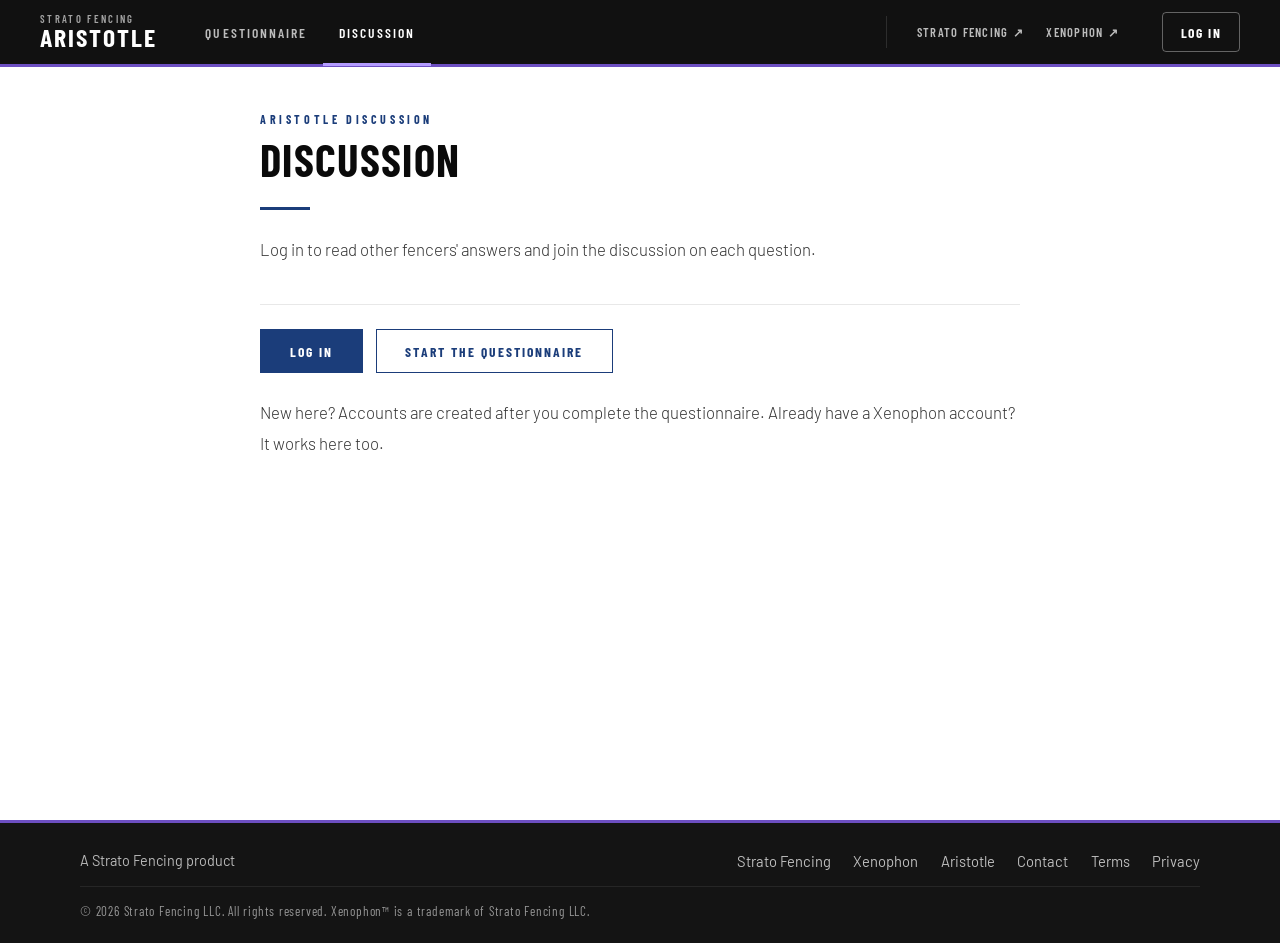
==== discussion.html @ e5be78a9 "Aristotle site at aristotle.stratofencing.com: family header/footer, Discussion page, shared login c" ====
<!DOCTYPE html>
<html lang="en">
<head>
  <meta charset="UTF-8" />
  <meta name="viewport" content="width=device-width, initial-scale=1.0" />
  <title>Aristotle Discussion | Strato Fencing Academy</title>
  <meta name="description" content="See how other fencers answered the Aristotle questionnaire and discuss each question." />
  <meta name="robots" content="noindex" />
  <link rel="preconnect" href="https://fonts.googleapis.com" />
  <link rel="preconnect" href="https://fonts.gstatic.com" crossorigin />
  <link href="https://fonts.googleapis.com/css2?family=Barlow+Condensed:wght@300;400;600;700&family=Barlow:wght@300;400;500&display=swap" rel="stylesheet" />
  <link rel="stylesheet" href="aristotle.css?v=1" />
  <link rel="stylesheet" href="sf-nav.css?v=1" />
  <script>
  // Shared Strato Fencing login: `sf_li=1` is set next to the HttpOnly session cookie.
  (function () {
    var on = false;
    try { on = /(?:^|; )sf_li=1/.test(document.cookie); } catch (e) {}
    document.documentElement.setAttribute('data-auth', on ? 'in' : 'out');
  })();
  </script>
  <style>
    .c-bar {
      display: flex; flex-wrap: wrap; align-items: center; gap: 0.4rem 1.2rem;
      border-bottom: 1px solid var(--light); padding-bottom: 0.8rem; margin-bottom: 2rem;
      font-family: 'Barlow Condensed', sans-serif; font-size: 0.85rem; font-weight: 700;
      letter-spacing: 0.12em; text-transform: uppercase;
    }
    .c-bar a { color: var(--muted); text-decoration: none; padding: 0.3rem 0; border-bottom: 3px solid transparent; }
    .c-bar a.active, .c-bar a:hover { color: var(--accent); border-bottom-color: var(--accent); }
    .c-bar .who { margin-left: auto; color: var(--muted); font-weight: 400; letter-spacing: 0.05em; text-transform: none; font-family: 'Barlow', sans-serif; }

    .form { max-width: 420px; }
    .form label { display: block; font-weight: 500; margin: 1rem 0 0.3rem; }
    .form label .opt { font-weight: 300; color: var(--muted); }
    .form .hint { font-size: 0.9rem; color: var(--muted); margin-top: 0.3rem; }
    .msg { margin-top: 1rem; padding: 0.7rem 1rem; border-left: 3px solid var(--accent); background: var(--off); }
    .msg.error { border-color: var(--error); color: var(--error); background: #fbeeee; }
    .tabs { display: flex; gap: 0; margin-bottom: 1rem; }
    .tabs button {
      flex: 1; font-family: 'Barlow Condensed', sans-serif; font-size: 0.85rem; font-weight: 700;
      letter-spacing: 0.15em; text-transform: uppercase; padding: 0.7rem;
      background: var(--off); color: var(--muted); border: 1px solid var(--light); cursor: pointer;
    }
    .tabs button.active { background: var(--accent); color: var(--white); border-color: var(--accent); }
    .text-btn { background: none; border: none; padding: 0; font: inherit; font-size: 0.9rem; color: var(--accent); text-decoration: underline; cursor: pointer; }
    .text-btn.danger { color: var(--error); }

    .rq-block { padding: 1.2rem 0; border-bottom: 1px solid var(--light); }
    .rq-block .rq { font-weight: 500; font-size: 1.1rem; line-height: 1.5; margin-bottom: 0.6rem; }
    .dist { margin: 0.8rem 0 1rem; }
    .dist .note { color: var(--muted); font-size: 0.9rem; margin-bottom: 0.5rem; }
    .dist-grid { display: grid; grid-template-columns: repeat(2, minmax(0, 1fr)); gap: 1rem 2rem; max-width: 46rem; }
    .dist-one { max-width: 26rem; }
    .dist-title { font-weight: 600; font-size: 0.95rem; }
    .dist-title span { font-weight: 400; color: var(--muted); }
    .hist { width: 100%; height: auto; display: block; }
    .hist .dot { fill: var(--accent2); }
    .hist .grid { stroke: #d2d6de; stroke-width: 1; }
    .hist .axis { stroke: var(--muted); }
    .hist text { fill: var(--muted); font-size: 10px; font-family: inherit; }
    .hist .ttl { font-size: 10.5px; }
    @media (max-width: 600px) { .dist-grid { grid-template-columns: 1fr; } }
    .rq-block .rq .rid { color: var(--accent); margin-right: 0.4rem; }
    .answers { margin: 0 0 0.8rem 1.2rem; }
    .answers li { font-weight: 300; line-height: 1.6; margin: 0.35rem 0; white-space: pre-wrap; }
    .answers ul { margin-left: 1.2rem; list-style: circle; }
    .reacts { display: flex; flex-wrap: wrap; align-items: center; gap: 0.35rem; margin: 0.25rem 0 0.6rem; white-space: normal; }
    .reacts button { font: inherit; font-size: 0.9rem; line-height: 1; cursor: pointer; border: 1px solid var(--light); background: var(--white); border-radius: 999px; padding: 0.25rem 0.55rem; }
    .reacts button:hover { border-color: var(--accent2); }
    .react-chip span { font-size: 0.8rem; color: var(--muted); margin-left: 0.15rem; }
    .react-chip.mine { background: #e7eefb; border-color: var(--accent2); }
    .react-chip.mine span { color: var(--accent); font-weight: 500; }
    .react-add { opacity: 0.55; }
    .react-add:hover, .react-add[aria-expanded=true] { opacity: 1; }
    .react-add span { font-size: 0.75rem; margin-left: 0.1rem; color: var(--muted); }
    .react-picker { display: inline-flex; flex-wrap: wrap; gap: 0.25rem; }
    .react-picker[hidden] { display: none; }
    .react-picker button { border-radius: 6px; padding: 0.3rem 0.4rem; font-size: 1.05rem; }
    .no-answers { color: #999; font-style: italic; margin-bottom: 0.8rem; }
    details.thread summary {
      cursor: pointer; color: var(--accent); font-family: 'Barlow Condensed', sans-serif;
      font-weight: 700; letter-spacing: 0.1em; text-transform: uppercase; font-size: 0.85rem;
    }
    .comment { border-left: 3px solid var(--light); padding: 0.4rem 0 0.4rem 0.9rem; margin: 0.8rem 0; }
    .comment.mine { border-left-color: var(--accent2); }
    .comment .meta { font-size: 0.85rem; color: var(--muted); margin-bottom: 0.2rem; }
    .comment .meta strong { color: var(--text); font-weight: 500; }
    .comment .body { white-space: pre-wrap; line-height: 1.6; font-weight: 300; }
    .comment .actions { margin-top: 0.3rem; display: flex; gap: 1rem; }
    .thread textarea { min-height: 90px; margin-top: 0.6rem; }
    .thread .btn { margin-top: 0.5rem; }

    .admin-tools { display: flex; flex-wrap: wrap; gap: 1rem; align-items: center; margin-bottom: 1.2rem; }
    .admin-tools select { width: auto; }
    .admin-tools .checks-inline { display: flex; align-items: center; gap: 0.4rem; }
    .pill-btn { font: inherit; font-size: 0.85rem; font-weight: 500; padding: 0.3rem 0.9rem; border-radius: 999px; border: 1px solid var(--accent); background: var(--accent); color: #fff; cursor: pointer; }
    .pill-btn:hover { background: #fff; color: var(--accent); }
    .adm-answer { padding: 0.8rem 0; border-top: 1px dashed var(--light); }
    .adm-answer .txt-row { display: flex; gap: 0.6rem; align-items: flex-start; }
    .adm-answer .check { flex: none; width: 1.4rem; height: 1.4rem; border-radius: 50%; background: #2e8b57; color: #fff; font-size: 0.85rem; font-weight: 700; display: flex; align-items: center; justify-content: center; margin-top: 0.15rem; }
    .adm-answer.old { margin-left: 1.2rem; }
    .adm-answer.old .txt { color: var(--muted); }
    .adm-answer .txt { white-space: pre-wrap; font-weight: 300; line-height: 1.6; }
    .adm-answer.posted .txt { font-weight: 700; }
    .adm-answer .meta { font-size: 0.85rem; color: var(--muted); display: flex; flex-wrap: wrap; gap: 0.4rem 0.5rem; align-items: center; margin-bottom: 0.5rem; }
    .adm-answer .meta .text-btn { font-size: 0.78rem; font-weight: 500; line-height: 1.2; text-decoration: none; padding: 0.25rem 0.75rem; border: 1px solid var(--accent); border-radius: 999px; background: #fff; transition: background 0.15s, color 0.15s; }
    .adm-answer .meta .text-btn:hover { background: var(--accent); color: #fff; }
    .adm-answer .meta .text-btn.danger { border-color: var(--error); }
    .adm-answer .meta .text-btn.danger:hover { background: var(--error); color: #fff; }
    .adm-answer .meta .text-btn[data-act=unpost] { background: #2e8b57; border-color: #2e8b57; color: #fff; }
    .adm-answer .meta .text-btn[data-act=unpost]:hover { background: #256f46; }
    .adm-answer .meta .text-btn:disabled { opacity: 0.5; cursor: default; }
    .tag.warn { background: #fdf3e1; border-color: #e7c27d; color: #7a5410; }
    .adm-answer .editor textarea { min-height: 80px; font-size: 0.95rem; }
    .adm-answer .editor .grid { display: grid; grid-template-columns: repeat(auto-fill, minmax(12rem, 1fr)); gap: 0.4rem 1rem; }
    .adm-answer .editor label { display: block; font-size: 0.85rem; font-weight: 500; margin-top: 0.4rem; }
    .adm-layout { display: grid; grid-template-columns: minmax(0, 1fr) 15rem; gap: 2rem; align-items: start; }
    .adm-rail { position: sticky; top: 100px; border: 2px solid var(--accent); background: var(--white); padding: 0 1.2rem 0.4rem; box-shadow: 0 4px 14px rgba(0, 0, 0, 0.08); }
    .adm-rail:empty { display: none; }
    .adm-rail h4 { font-family: 'Barlow Condensed', sans-serif; font-weight: 700; text-transform: uppercase; letter-spacing: 0.1em; font-size: 1rem; color: var(--white); background: var(--accent); margin: 0 -1.2rem 0.3rem; padding: 0.55rem 1.2rem; }
    .adm-stat { display: flex; justify-content: space-between; align-items: baseline; gap: 1rem; padding: 0.5rem 0; border-top: 1px solid var(--light); font-size: 0.92rem; }
    .adm-stat:first-of-type { border-top: none; }
    .adm-stat b { font-size: 1.05rem; font-variant-numeric: tabular-nums; }
    @media (max-width: 900px) { .adm-layout { grid-template-columns: minmax(0, 1fr); } .adm-rail { position: static; order: -1; } }
    .tag { font-size: 0.75rem; padding: 0.05rem 0.4rem; background: var(--off); border: 1px solid var(--light); }
    .table-wrap { overflow-x: auto; }
    table.accounts { border-collapse: collapse; width: 100%; font-size: 0.95rem; }
    table.accounts th, table.accounts td { text-align: left; padding: 0.5rem 0.6rem; border-bottom: 1px solid var(--light); white-space: nowrap; }
    table.accounts th { font-family: 'Barlow Condensed', sans-serif; letter-spacing: 0.08em; text-transform: uppercase; font-size: 0.8rem; color: var(--accent); }
  </style>
</head>
<body class="site-aristotle">

<!-- NAV -->
<header class="sf-header">
  <div class="sf-bar">
    <a class="sf-brand" href="index.html" aria-label="Aristotle home"><span class="sf-wordmark"><span class="sf-eyebrow">Strato Fencing</span><span class="sf-name">Aristotle</span></span></a>
    <div class="sf-links">
      <nav class="sf-nav" aria-label="Aristotle"><a href="index.html">Questionnaire</a><a href="discussion.html" aria-current="page">Discussion</a><a class="sf-drawer-only auth-out" href="discussion.html#/login">Log in</a></nav>
      <div class="sf-ext"><span class="sf-drawer-label">More from Strato Fencing</span><a href="https://stratofencing.com/">Strato Fencing ↗</a><a href="https://xenophon.stratofencing.com/">Xenophon ↗</a></div>
    </div>
    <div class="sf-right">
      <a class="sf-btn sf-btn-ghost auth-out" href="discussion.html#/login">Log in</a>
      <div class="sf-account auth-in">
        <button type="button" class="sf-avatar" aria-expanded="false" aria-controls="ari-menu" aria-label="Account menu"><span data-sf-initials></span></button>
        <div class="sf-menu" id="ari-menu" hidden>
          <div class="sf-menu-who"><strong data-sf-name></strong><span>Logged in with your Strato Fencing account</span></div>
          <a href="discussion.html#/account">Account</a>
          <div class="sf-menu-sep"><button type="button" data-sf-logout>Log out</button></div>
        </div>
      </div>
    </div>
    <button type="button" class="sf-burger" aria-expanded="false" aria-label="Open menu"><svg class="sf-lines" aria-hidden="true" width="24" height="24" viewBox="0 0 24 24" fill="none" stroke="currentColor" stroke-width="2" stroke-linecap="round"><path d="M4 7h16M4 12h16M4 17h16"/></svg><svg class="sf-x" aria-hidden="true" width="24" height="24" viewBox="0 0 24 24" fill="none" stroke="currentColor" stroke-width="2" stroke-linecap="round"><path d="M6 6l12 12M18 6L6 18"/></svg></button>
  </div>
</header>

<section id="survey">
  <div class="survey-inner">
    <div class="section-label">Aristotle Discussion</div>
    <div id="c-bar"></div>
    <div id="view"></div>
  </div>
</section>

<!-- FOOTER -->
<footer class="sf-footer">
  <div class="sf-footer-inner">
    <div class="sf-footer-brand"><a href="https://stratofencing.com/">A Strato Fencing product</a></div>
    <nav class="sf-footer-links" aria-label="Strato Fencing family"><a href="https://stratofencing.com/">Strato Fencing</a><a href="https://xenophon.stratofencing.com/">Xenophon</a><a href="index.html">Aristotle</a><a href="https://stratofencing.com/contact.html">Contact</a><a href="https://stratofencing.com/terms.html">Terms</a><a href="https://stratofencing.com/privacy.html">Privacy</a></nav>
    <p class="sf-legal">© 2026 Strato Fencing LLC. All rights reserved. Xenophon™ is a trademark of Strato Fencing LLC.</p>
  </div>
</footer>

<script src="sf-nav.js?v=1"></script>
<script src="aristotle-questions.js?v=1"></script>
<script>
(function () {
  'use strict';

  var A = window.Aristotle;
  var esc = A.esc;
  var QUESTIONS = A.SCREENS;
  var BY_ID = {};
  QUESTIONS.forEach(function (s) { BY_ID[s.id] = s; });
  // Background questions (section A) are respondent data, not shared on the community page.
  function onCommunityPage(s) { return s.id.charAt(0) !== 'A'; }
  var COMMUNITY_QUESTIONS = QUESTIONS.filter(onCommunityPage);

  var me = null;          // { username, has_access, is_admin }
  var results = null;     // { answers: {qid: [values]}, comments: {qid: [...]}, is_admin }
  var admin = null;       // { sessions: [...with versions], community: [...] }
  var adminFilter = 'submitted';
  var adminRespondent = '';
  var adminHistory = false;  // also list earlier versions of each answer
  var openThreads = {};

  // The login is the shared HttpOnly session cookie; `sf_li` says whether one is expected.
  function getToken() { return A.loggedIn(); }

  function request(base, method, path, body, retried) {
    var headers = body ? { 'Content-Type': 'application/json' } : {};
    var token = getToken();
    return fetch(base + path, { method: method, credentials: 'include', headers: headers, body: body ? JSON.stringify(body) : undefined })
      .then(function (r) {
        return r.json().catch(function () { return null; }).then(function (data) {
          if (r.ok) return data;
          if (!retried && A.isWaking(r)) return wakeAndRetry();
          if (r.status === 401 && token) { signOut('Your session has expired. Please log in again.'); }
          var err = new Error((data && typeof data.detail === 'string') ? data.detail : 'Something went wrong (HTTP ' + r.status + ')');
          err.status = r.status;
          throw err;
        });
      }, function () {
        if (!retried) return wakeAndRetry();
        throw new Error("We couldn't reach the server. Please try again in a moment.");
      });
    function wakeAndRetry() {
      return A.waitForServer().then(function () { return request(base, method, path, body, true); });
    }
  }
  function api(method, path, body) { return request(A.API, method, path, body); }
  function auth(method, path, body) { return request(A.AUTH_API, method, path, body); }

  function view(html) { document.getElementById('view').innerHTML = html; }
  function msgHtml(id) { return '<div class="msg" id="' + id + '" hidden></div>'; }
  function showMsg(id, text, isError) {
    var el = document.getElementById(id);
    if (!el) return;
    el.hidden = !text;
    el.textContent = text || '';
    el.classList.toggle('error', !!isError);
  }
  function fmtTime(iso) {
    return new Date(iso).toLocaleString(undefined, { year: 'numeric', month: 'short', day: 'numeric', hour: 'numeric', minute: '2-digit' });
  }
  function questionnaireHref() { return 'index.html' + esc(location.search); }

  function renderBar(active) {
    var bar = document.getElementById('c-bar');
    if (!me) { bar.innerHTML = ''; return; }
    var links = [['results', 'Answers & Discussion'], ['account', 'Account']];
    if (me.is_admin) links.push(['admin', 'Admin']);
    bar.innerHTML = '<div class="c-bar">' + links.map(function (l) {
      return '<a href="#/' + l[0] + '"' + (active === l[0] ? ' class="active"' : '') + '>' + l[1] + '</a>';
    }).join('') + '<span class="who">Logged in as <strong>' + esc(me.username) + '</strong></span></div>';
  }

  // ── Sign in / create account ──
  function renderLogin(mode, notice, email) {
    renderBar(null);
    var reg = mode === 'register';
    view(
      '<h2 class="section-title">' + (reg ? 'Create account' : 'Log in') + '</h2><div class="section-rule"></div>' +
      '<p class="body-text">Once you have taken the questionnaire, an account lets you read a curated selection of other fencers\' answers and discuss each question. ' +
      'Other participants only ever see your username. Already have a Xenophon account? Log in with it.</p>' +
      '<div class="form">' +
      '<form id="auth-form" novalidate>' +
      (reg ? '<label for="f-username">Username</label><input class="q-input" id="f-username" autocomplete="username" maxlength="30" required />' +
             '<div class="hint">3–30 letters, numbers, dots, dashes or underscores. This is the only name other fencers see.</div>' : '') +
      '<label for="f-email">Email</label><input class="q-input" id="f-email" type="email" autocomplete="email" required />' +
      '<label for="f-password">Password</label><input class="q-input" id="f-password" type="password" autocomplete="' + (reg ? 'new-password' : 'current-password') + '" required />' +
      (reg ? '<label for="f-first">First name <span class="opt">(optional, never shown publicly)</span></label><input class="q-input" id="f-first" autocomplete="given-name" />' +
             '<label for="f-last">Last name <span class="opt">(optional, never shown publicly)</span></label><input class="q-input" id="f-last" autocomplete="family-name" />' : '') +
      '<div class="q-nav"><button class="btn primary" type="submit" id="auth-submit">' + (reg ? 'Create account' : 'Log in') + '</button>' +
      (reg ? '' : '<button class="text-btn" type="button" id="forgot">Forgot password?</button>') + '</div>' +
      '</form>' + msgHtml('auth-msg') + '</div>' +
      (reg
        ? '<p class="body-text" style="margin-top:1.5rem">Already have an account? <a href="#/login">Log in</a>.</p>'
        : '<p class="body-text" style="margin-top:1.5rem">Don\'t have an account yet? Accounts are created after you complete the questionnaire.</p>' +
          '<div class="q-nav"><a class="btn" style="text-decoration:none" href="' + questionnaireHref() + '">Start the questionnaire</a></div>')
    );
    if (notice) showMsg('auth-msg', notice, false);
    if (email) document.getElementById('f-email').value = email;
    var forgot = document.getElementById('forgot');
    if (forgot) forgot.onclick = function () {
      var email = document.getElementById('f-email').value.trim();
      if (!email) { showMsg('auth-msg', 'Enter your email address above, then click "Forgot password?" again.', true); return; }
      forgot.disabled = true;
      auth('POST', '/forgot-password', { email: email }).then(function () {
        showMsg('auth-msg', 'If that email has an account, a password reset link is on its way. The link opens the Xenophon app, which shares this account.', false);
      }).catch(function (err) { showMsg('auth-msg', err.message, true); })
        .then(function () { forgot.disabled = false; });
    };
    document.getElementById('auth-form').onsubmit = function (e) {
      e.preventDefault();
      var btn = document.getElementById('auth-submit');
      var body = { email: document.getElementById('f-email').value.trim(), password: document.getElementById('f-password').value };
      if (!body.email || !body.password) { showMsg('auth-msg', 'Please enter your email and password.', true); return; }
      if (reg) {
        body.username = document.getElementById('f-username').value.trim();
        body.first_name = document.getElementById('f-first').value.trim();
        body.last_name = document.getElementById('f-last').value.trim();
        if (!/^[A-Za-z0-9_.-]{3,30}$/.test(body.username)) { showMsg('auth-msg', 'Username must be 3–30 letters, numbers, dots, dashes or underscores.', true); return; }
        if (body.password.length < 8) { showMsg('auth-msg', 'Please choose a password of at least 8 characters.', true); return; }
      }
      btn.disabled = true;
      showMsg('auth-msg', '');
      auth('POST', reg ? '/register' : '/login', body).then(function () {
        return afterSignIn(true);
      }).catch(function (err) {
        btn.disabled = false;
        if (reg && err.status === 409 && /email/i.test(err.message)) return existingAccount(body);
        showMsg('auth-msg', err.message, true);
      });
    };
  }

  // The email already has a Xenophon account: sign in with it (the questionnaire is then
  // linked by afterSignIn), or ask for that account's password. Never link without sign-in.
  function existingAccount(body) {
    var known = 'This email is already registered with Xenophon, Strato Fencing\'s bout analysis app, which shares its accounts with Aristotle.';
    return auth('POST', '/login', { email: body.email, password: body.password }).then(function () {
      flash = known + ' You are now logged in to that account, and questionnaires submitted in this browser are linked to it. ' +
        'Your username is {username}; you can change it on the Account page.';
      return afterSignIn(true);
    }, function () {
      renderLogin('login', known + ' Log in with your Xenophon password to link your questionnaire answers to that account, ' +
        'or use "Forgot password?" if you don\'t remember it.', body.email);
    });
  }

  // Link questionnaires taken in this browser (submitted ids + its respondent id), then load the account.
  function afterSignIn(fromLogin) {
    var claim = api('POST', '/claim', { session_ids: A.submittedIds(), respondent_id: A.respondentId() }).catch(function () {});
    return claim.then(function () { return api('GET', '/me'); }).then(function (m) {
      me = m;
      A.fillHeader();
      results = null;
      if (!fromLogin || location.hash === '#/results') route(); else location.hash = '#/results';
    });
  }

  function signOut(notice) {
    A.setLoggedOut();
    if (!notice) A.logout();
    me = null; results = null; admin = null;
    location.hash = '#/login';
    renderLogin('login', notice);
  }

  function renderLoggedOut() {
    renderBar(null);
    view('<h2 class="section-title">Discussion</h2><div class="section-rule"></div>' +
      '<p class="body-text">Log in to read other fencers\' answers and join the discussion on each question.</p>' +
      '<div class="q-nav"><a class="btn primary" style="text-decoration:none" href="#/login">Log in</a>' +
      '<a class="btn" style="text-decoration:none" href="' + questionnaireHref() + '">Start the questionnaire</a></div>' +
      '<p class="body-text" style="margin-top:1.5rem">New here? Accounts are created after you complete the questionnaire. Already have a Xenophon account? It works here too.</p>');
  }

  // ── Curated answers + discussion ──
  function answerItems(s, v, meta) {
    var body;
    if (s.type === 'matrix') {
      var lines = A.answerText(s, v).split('\n');
      body = lines.length > 1 ? '<ul>' + lines.map(function (l) { return '<li>' + esc(l) + '</li>'; }).join('') + '</ul>' : esc(lines[0]);
    } else {
      body = esc(A.answerText(s, v));
    }
    return '<li>' + body + (meta ? '<div class="reacts" data-aid="' + esc(meta.answer_id) + '">' + reactsHtml(meta) + '</div>' : '') + '</li>';
  }

  // Emoji reactions on an answer: a chip per emoji in use (highlighted if mine), plus a picker.
  function reactsHtml(meta) {
    var emoji = results.reaction_emoji || [];
    return Object.keys(meta.reactions).map(function (e) {
      var mine = meta.mine.indexOf(e) >= 0;
      return '<button class="react-chip' + (mine ? ' mine' : '') + '" data-emoji="' + esc(e) + '" aria-pressed="' + mine + '" title="' +
        (mine ? 'Remove your reaction' : 'React with ' + esc(e)) + '">' + esc(e) + ' <span>' + meta.reactions[e] + '</span></button>';
    }).join('') +
      '<button class="react-add" title="Add a reaction" aria-label="Add a reaction" aria-expanded="false">🙂<span>+</span></button>' +
      '<span class="react-picker" hidden>' + emoji.map(function (e) {
        return '<button data-emoji="' + esc(e) + '" aria-label="React with ' + esc(e) + '">' + esc(e) + '</button>';
      }).join('') + '</span>';
  }

  function findMeta(aid) {
    var found = null;
    Object.keys(results.answer_meta || {}).forEach(function (q) {
      results.answer_meta[q].forEach(function (m) { if (m.answer_id === aid) found = m; });
    });
    return found;
  }

  function bindReactions(root) {
    root.addEventListener('click', function (e) {
      var box = e.target.closest('.reacts');
      if (!box) return;
      var add = e.target.closest('.react-add');
      if (add) {
        var picker = box.querySelector('.react-picker');
        picker.hidden = !picker.hidden;
        add.setAttribute('aria-expanded', String(!picker.hidden));
        return;
      }
      var btn = e.target.closest('[data-emoji]');
      if (!btn || box.dataset.busy) return;
      box.dataset.busy = '1';
      var aid = box.dataset.aid;
      api('POST', '/answers/' + aid + '/reactions', { emoji: btn.dataset.emoji }).then(function (r) {
        var meta = findMeta(aid);
        meta.reactions = r.reactions;
        meta.mine = r.mine;
        box.innerHTML = reactsHtml(meta);
      }).catch(function () { /* leave as is; the next load shows the true state */ })
        .then(function () { delete box.dataset.busy; });
    });
  }

  function threadHtml(qid) {
    var list = (results.comments[qid] || []);
    var h = '<details class="thread" data-qid="' + qid + '"' + (openThreads[qid] ? ' open' : '') + '><summary>Discussion (' + list.length + ')</summary>';
    list.forEach(function (c) {
      h += '<div class="comment' + (c.mine ? ' mine' : '') + '" data-cid="' + c.comment_id + '">' +
        '<div class="meta"><strong>' + esc(c.username || 'unknown') + '</strong> · ' + esc(fmtTime(c.created_at)) + (c.updated_at ? ' · edited' : '') + '</div>' +
        '<div class="body">' + esc(c.text) + '</div>';
      if (c.mine || me.is_admin) {
        h += '<div class="actions">' + (c.mine ? '<button class="text-btn" data-act="edit">Edit</button>' : '') +
          '<button class="text-btn danger" data-act="delete">Delete</button></div>';
      }
      h += '</div>';
    });
    h += '<textarea maxlength="5000" placeholder="Add to the discussion…" aria-label="Add a comment"></textarea>' +
      '<button class="btn primary" data-act="post">Post Comment</button>' + msgHtml('msg-' + qid) + '</details>';
    return h;
  }

  function renderResults() {
    renderBar('results');
    if (!me.has_access) {
      view('<h2 class="section-title">Take the Questionnaire First</h2><div class="section-rule"></div>' +
        '<p class="body-text">To keep everyone\'s answers independent, other fencers\' answers are only shown once you have submitted the questionnaire yourself.</p>' +
        '<p class="body-text">If you have already taken it in another browser or on another device, log in there once and it will be linked to this account automatically.</p>' +
        '<div class="q-nav"><a class="btn primary" style="text-decoration:none" href="' + questionnaireHref() + '">Take the Questionnaire</a></div>');
      return;
    }
    if (!results) {
      view('<p class="body-text">Loading…</p>');
      api('GET', '/results').then(function (r) { results = r; renderResults(); })
        .catch(function (err) { view('<div class="msg error">' + esc(err.message) + '</div>'); });
      return;
    }
    var h = '<h2 class="section-title">How Other Fencers Answered</h2><div class="section-rule"></div>' +
      '<p class="body-text">A curated selection of answers from participating fencers, with a discussion thread for each question. Answers are shown anonymously.' +
      (me.has_access ? ' Want to change your own answers? <a href="' + questionnaireHref() + '#/review">Edit My Answers</a>.' : '') + '</p>';
    var cur = null;
    COMMUNITY_QUESTIONS.forEach(function (s) {
      var sec = s.id.charAt(0);
      if (sec !== cur) {
        if (cur) h += '</div>';
        h += '<div class="review-section"><h3>' + esc(A.SECTIONS[sec]) + '</h3>';
        cur = sec;
      }
      var metas = (results.answer_meta || {})[s.id] || [];
      var vals = (results.answers[s.id] || []).map(function (v, i) { return { v: v, meta: metas[i] }; })
        .filter(function (x) { return A.answered(s, x.v); });
      h += '<div class="rq-block" id="q-' + s.id + '"><div class="rq"><span class="rid">' + A.numLabel(s) + '</span>' + esc(s.text) + '</div>' +
        (isChart(s) ? distributionHtml(s) : vals.length ? '<ul class="answers">' + vals.map(function (x) { return answerItems(s, x.v, x.meta); }).join('') + '</ul>'
                     : '<div class="no-answers">No answers selected yet.</div>') +
        (s.legacy ? '' : '<div class="thread-slot">' + threadHtml(s.id) + '</div>') + '</div>';  // legacy: discussion closed
    });
    view(h + '</div>');
    COMMUNITY_QUESTIONS.forEach(function (s) { if (!s.legacy) bindThread(s.id); });
  }

  // Allocation question: one average over every respondent instead of individual answers (site #56).
  // #60: numeric questions show a distribution of every submitted answer instead of curated posts.
  function isChart(s) { return s.type === 'alloc' || s.type === 'numeric'; }
  function mean(xs) { return xs.reduce(function (a, b) { return a + b; }, 0) / xs.length; }
  function round1(x) { return Math.round(x * 10) / 10; }

  function distributionHtml(s) {
    var d = (results.distributions || {})[s.id];
    if (s.type === 'alloc') {
      d = d || {};
      if (!(d.physical || []).length) return '<div class="no-answers">No answers yet.</div>';
      var shared = Math.max.apply(null, A.ALLOC_KEYS.map(function (k) { return tallestStack(d[k[0]] || []); }));  // same y scale on all four
      return '<div class="dist"><p class="note">Distribution of answers across all respondents. Each dot is one response.</p>' +
        '<div class="dist-grid">' + A.ALLOC_KEYS.map(function (k) {
          var xs = d[k[0]] || [];
          return '<div><div class="dist-title">' + esc(k[1]) + ' <span>· average ' + round1(mean(xs)) + '%</span></div>' +
            dotPlotSvg(xs, 0, 100, 10, 'Allocation (%)', shared) + '</div>';
        }).join('') + '</div></div>';
    }
    d = d || [];
    if (!d.length) return '<div class="no-answers">No answers yet.</div>';
    var max = Math.max(5, Math.ceil(Math.max.apply(null, d)));
    return '<div class="dist"><p class="note">Distribution of answers across all respondents. Each dot is one response. Average: ' + round1(mean(d)) + ' ' + esc(s.unit) + '</p>' +
      '<div class="dist-one">' + dotPlotSvg(d, 0, max, Math.max(1, Math.ceil(max / 20)), 'Answer (' + s.unit + ')') + '</div></div>';
  }

  // Dot plot: one dot per response, stacked at its exact value. The y axis shows at least 5 and leaves room above the tallest stack.
  function countBy(values) {
    var counts = {};
    values.forEach(function (v) { counts[v] = (counts[v] || 0) + 1; });
    return counts;
  }
  function tallestStack(values) {
    var counts = countBy(values);
    return Math.max.apply(null, [0].concat(Object.keys(counts).map(function (k) { return counts[k]; })));
  }

  function dotPlotSvg(values, xmin, xmax, xstep, xTitle, tallest) {
    var counts = countBy(values);
    var top = Math.max(5, (tallest || tallestStack(values)) + 1);
    var ystep = top <= 10 ? 1 : Math.ceil(top / 5);
    top = Math.ceil(top / ystep) * ystep;
    var W = 320, H = 180, L = 36, R = 10, T = 10, B = 40, pw = W - L - R, ph = H - T - B;
    var pad = pw * 0.03;
    var x = function (v) { return L + pad + (v - xmin) / (xmax - xmin) * (pw - 2 * pad); };
    var y = function (n) { return T + ph - (n / top) * ph; };
    var r = Math.min(ph / top / 2 * 0.9, 7);
    if (xstep === 1) r = Math.min(r, (pw - 2 * pad) / (xmax - xmin) * 0.42);
    var h = '<svg class="hist" viewBox="0 0 ' + W + ' ' + H + '" role="img" aria-label="' + esc(xTitle) + ' distribution">';
    for (var n = 0; n <= top; n += ystep) {
      h += (n ? '<line class="grid" x1="' + L + '" x2="' + (W - R) + '" y1="' + y(n) + '" y2="' + y(n) + '"/>' : '') +
        '<line class="axis" x1="' + (L - 4) + '" x2="' + L + '" y1="' + y(n) + '" y2="' + y(n) + '"/>' +
        '<text x="' + (L - 7) + '" y="' + (y(n) + 3.5) + '" text-anchor="end">' + n + '</text>';
    }
    for (var v = xmin; v <= xmax; v += xstep) {
      h += '<line class="grid" x1="' + x(v) + '" x2="' + x(v) + '" y1="' + T + '" y2="' + (T + ph) + '"/>' +
        '<line class="axis" x1="' + x(v) + '" x2="' + x(v) + '" y1="' + (T + ph) + '" y2="' + (T + ph + 4) + '"/>' +
        '<text x="' + x(v) + '" y="' + (T + ph + 15) + '" text-anchor="middle">' + v + '</text>';
    }
    Object.keys(counts).forEach(function (k) {
      for (var i = 0; i < counts[k]; i++) {
        h += '<circle class="dot" cx="' + x(Number(k)) + '" cy="' + y(i + 1) + '" r="' + r + '"><title>' + esc(k) + ': ' + counts[k] + (counts[k] === 1 ? ' response' : ' responses') + '</title></circle>';
      }
    });
    h += '<line class="axis" x1="' + L + '" x2="' + (W - R) + '" y1="' + (T + ph) + '" y2="' + (T + ph) + '"/>' +
      '<line class="axis" x1="' + L + '" x2="' + L + '" y1="' + T + '" y2="' + (T + ph) + '"/>' +
      '<text class="ttl" x="' + (L + pw / 2) + '" y="' + (H - 4) + '" text-anchor="middle">' + esc(xTitle) + '</text>' +
      '<text class="ttl" transform="translate(10 ' + (T + ph / 2) + ') rotate(-90)" text-anchor="middle">Responses</text></svg>';
    return h;
  }

  function refreshThread(qid) {
    var slot = document.querySelector('#q-' + qid + ' .thread-slot');
    slot.innerHTML = threadHtml(qid);
    bindThread(qid);
  }

  function reloadThread(qid) {
    return api('GET', '/results').then(function (r) { results = r; refreshThread(qid); });
  }

  function bindThread(qid) {
    var d = document.querySelector('#q-' + qid + ' details.thread');
    d.addEventListener('toggle', function () { openThreads[qid] = d.open; });
    d.querySelector('[data-act=post]').onclick = function () {
      var ta = d.querySelector(':scope > textarea');
      var text = ta.value.trim();
      if (!text) return;
      this.disabled = true;
      api('POST', '/comments', { question_id: qid, text: text }).then(function () { return reloadThread(qid); })
        .catch(function (err) { this.disabled = false; showMsg('msg-' + qid, err.message, true); }.bind(this));
    };
    d.querySelectorAll('.comment').forEach(function (el) {
      var cid = el.dataset.cid;
      var edit = el.querySelector('[data-act=edit]');
      var del = el.querySelector('[data-act=delete]');
      if (edit) edit.onclick = function () {
        var c = results.comments[qid].filter(function (x) { return String(x.comment_id) === cid; })[0];
        el.querySelector('.body').innerHTML = '<textarea maxlength="5000">' + esc(c.text) + '</textarea>';
        el.querySelector('.actions').innerHTML = '<button class="btn primary" data-act="save">Save</button><button class="btn ghost" data-act="cancel">Cancel</button>';
        el.querySelector('[data-act=cancel]').onclick = function () { refreshThread(qid); };
        el.querySelector('[data-act=save]').onclick = function () {
          var text = el.querySelector('textarea').value.trim();
          if (!text) return;
          api('PUT', '/comments/' + cid, { text: text }).then(function () { return reloadThread(qid); })
            .catch(function (err) { showMsg('msg-' + qid, err.message, true); });
        };
      };
      if (del) confirmClick(del, 'Confirm delete?', function () {
        api('DELETE', '/comments/' + cid).then(function () { return reloadThread(qid); })
          .catch(function (err) { showMsg('msg-' + qid, err.message, true); });
      });
    });
  }

  // Two-step button instead of a browser confirm dialog.
  function confirmClick(btn, prompt, action) {
    var label = btn.textContent, timer = null;
    btn.onclick = function () {
      if (btn.dataset.armed) { clearTimeout(timer); btn.disabled = true; action(); return; }
      btn.dataset.armed = '1';
      btn.textContent = prompt;
      timer = setTimeout(function () { delete btn.dataset.armed; btn.textContent = label; }, 4000);
    };
  }

  // ── Account ──
  function renderAccount() {
    renderBar('account');
    view('<h2 class="section-title">Your Account</h2><div class="section-rule"></div>' +
      '<div class="form"><form id="acct-form">' +
      '<label for="f-username">Username</label><input class="q-input" id="f-username" maxlength="30" value="' + esc(me.username || '') + '" />' +
      '<div class="hint">Shown on your comments. 3–30 letters, numbers, dots, dashes or underscores. Changing it also changes it in the Xenophon app.</div>' +
      '<label for="f-email">Email</label><input class="q-input" id="f-email" type="email" maxlength="254" autocomplete="email" value="' + esc(me.email || '') + '" />' +
      '<div class="hint">Used to log in and for password resets, here and in the Xenophon app.</div>' +
      '<div id="pw-wrap" hidden><label for="f-password">Current password</label><input class="q-input" id="f-password" type="password" autocomplete="current-password" />' +
      '<div class="hint">Needed to change your email.</div></div>' +
      '<div class="q-nav"><button class="btn primary" type="submit">Save</button><button class="btn" type="button" id="sign-out">Log out</button></div>' +
      '</form>' + msgHtml('acct-msg') + '</div>' +
      '<h2 class="section-title" style="margin-top:2.5rem">Your Questionnaire</h2><div class="section-rule"></div>' +
      '<p class="body-text">' + (me.has_access
        ? 'Your answers stay with your account. You can reopen the questionnaire and change them at any time.'
        : 'Questionnaires you take while logged in are saved to your account.') + '</p>' +
      '<div class="q-nav"><a class="btn primary" style="text-decoration:none" href="' + questionnaireHref() +
      (me.has_access ? '#/review">Edit My Answers' : '">Take the Questionnaire') + '</a></div>');
    document.getElementById('sign-out').onclick = function () { signOut(); };
    var emailEl = document.getElementById('f-email'), pwEl = document.getElementById('f-password');
    var emailChanged = function () { return emailEl.value.trim().toLowerCase() !== (me.email || ''); };
    emailEl.oninput = function () { document.getElementById('pw-wrap').hidden = !emailChanged(); };
    document.getElementById('acct-form').onsubmit = function (e) {
      e.preventDefault();
      var changed = emailChanged();
      if (changed && !pwEl.value) { showMsg('acct-msg', 'Enter your current password to change your email.', true); pwEl.focus(); return; }
      var body = { username: document.getElementById('f-username').value.trim() };
      if (changed) { body.email = emailEl.value.trim(); body.current_password = pwEl.value; }
      api('PUT', '/me', body).then(function (r) {
        me.username = r.username;
        me.email = r.email;
        results = null;  // comment author names changed
        renderBar('account');
        emailEl.value = r.email;
        pwEl.value = '';
        document.getElementById('pw-wrap').hidden = true;
        showMsg('acct-msg', changed ? 'Saved. Log in with ' + r.email + ' from now on.' : 'Saved.', false);
      }).catch(function (err) { showMsg('acct-msg', err.message, true); });
    };
  }

  // ── Admin (super user) ──
  function renderAdmin(tab) {
    renderBar('admin');
    if (!me.is_admin) { location.hash = '#/results'; return; }
    tab = tab === 'accounts' ? 'accounts' : 'answers';
    var h = '<h2 class="section-title">Admin</h2><div class="section-rule"></div>' +
      '<div class="tabs" style="max-width:420px"><button id="tab-answers" class="' + (tab === 'answers' ? 'active' : '') + '">Answers</button>' +
      '<button id="tab-accounts" class="' + (tab === 'accounts' ? 'active' : '') + '">Accounts</button></div>' +
      '<div class="adm-layout"><div class="adm-main" id="admin-body"><p class="body-text">Loading…</p></div><aside class="adm-rail" id="adm-rail"></aside></div>';
    view(h);
    document.getElementById('tab-answers').onclick = function () { location.hash = '#/admin/answers'; };
    document.getElementById('tab-accounts').onclick = function () { location.hash = '#/admin/accounts'; };
    if (tab === 'accounts') {
      api('GET', '/admin/accounts').then(function (r) { renderStats(r.stats); renderAccounts(r); }).catch(adminError);
    } else {
      api('GET', '/admin/answers').then(function (r) { admin = r; renderStats(r.stats); renderAdminAnswers(); }).catch(adminError);
    }
  }
  function adminError(err) { document.getElementById('admin-body').innerHTML = '<div class="msg error">' + esc(err.message) + '</div>'; }

  function renderAccounts(r) {
    var list = Array.isArray(r) ? r : r.accounts;
    var rows = list.map(function (a) {
      return '<tr><td>' + esc(a.username || '') + '</td><td>' + esc([a.first_name, a.last_name].filter(Boolean).join(' ')) + '</td><td>' + esc(a.email) + '</td>' +
        '<td>' + esc(fmtTime(a.joined_at)) + '</td><td>' + esc(fmtTime(a.last_seen_at)) + '</td>' +
        '<td>' + (a.has_access ? 'Yes' : 'No') + '</td><td>' + a.submitted_count + '</td><td>' + a.comment_count + '</td></tr>';
    }).join('');
    document.getElementById('admin-body').innerHTML =
      '<p class="body-text">' + list.length + ' account' + (list.length === 1 ? '' : 's') + ' have logged in to Aristotle.</p>' +
      '<div class="table-wrap"><table class="accounts"><thead><tr><th>Username</th><th>Name</th><th>Email</th><th>Joined</th><th>Last seen</th><th>Access</th><th>Submitted</th><th>Comments</th></tr></thead><tbody>' +
      rows + '</tbody></table></div>';
  }

  // #43: questionnaire answers keep every version; the community page shows admin-made copies.
  function renderAdminAnswers() {
    var postedFrom = {};
    admin.community.forEach(function (c) { if (c.source_version_id) postedFrom[c.source_version_id] = c; });
    // #80: answer-level filters pick individual versions across all responses.
    var since = { day: 864e5, week: 7 * 864e5 }[adminFilter];
    var matches = function (v) {
      if (since) return A.answered(null, v.answer_value) && Date.now() - new Date(v.created_at).getTime() < since;
      if (adminFilter === 'published') return !!postedFrom[v.version_id];
      if (adminFilter === 'unpublished') return !postedFrom[v.version_id];
      return true;
    };
    var answerFilter = since || adminFilter === 'published' || adminFilter === 'unpublished';
    var sessions = admin.sessions.filter(function (s) {
      if (answerFilter) return s.versions.some(matches);
      return adminFilter === 'all' || (adminFilter === 'submitted') === s.submitted;
    });
    // Responses without a respondent id (taken before #364) each count as their own respondent.
    var respondents = {};
    sessions.forEach(function (s) {
      var key = respondentKey(s);
      (respondents[key] = respondents[key] || { n: 0 }).n++;
    });
    // Account username for a respondent, from any of their responses (same browser) that is linked to an account.
    accountNames = {};
    admin.sessions.forEach(function (s) { if (s.claimed_by) accountNames[respondentKey(s)] = s.claimed_by; });
    if (adminRespondent && !respondents[adminRespondent]) adminRespondent = '';
    if (adminRespondent) sessions = sessions.filter(function (s) { return respondentKey(s) === adminRespondent; });

    // Every version (from all responses, so community sources resolve even when filtered out).
    var versionInfo = {};
    admin.sessions.forEach(function (sess) {
      var lastOf = {};
      sess.versions.forEach(function (v) { lastOf[v.question_id] = v.version_id; });
      sess.versions.forEach(function (v) { versionInfo[v.version_id] = { v: v, sess: sess, latest: lastOf[v.question_id] === v.version_id }; });
    });

    var h = '<div class="admin-tools"><label>Show <select class="q-input" id="adm-filter">' +
      [['submitted', 'Submitted responses'], ['abandoned', 'Unsubmitted responses'], ['all', 'All responses'],
        ['day', 'Answers in the past 24 hours'], ['week', 'Answers in the past 7 days'],
        ['unpublished', 'Answers not on the community page'], ['published', 'Answers on the community page']].map(function (o) {
        return '<option value="' + o[0] + '"' + (adminFilter === o[0] ? ' selected' : '') + '>' + o[1] + '</option>';
      }).join('') + '</select></label>' +
      '<label>Respondent <select class="q-input" id="adm-respondent"><option value="">All respondents (' + Object.keys(respondents).length + ')</option>' +
      Object.keys(respondents).map(function (k) {
        var r = respondents[k];
        return '<option value="' + esc(k) + '"' + (adminRespondent === k ? ' selected' : '') + '>' +
          esc(respondentLabel(k) + ' · ' + r.n + (r.n === 1 ? ' response' : ' responses')) + '</option>';
      }).join('') + '</select></label>' +
      '<label class="checks-inline"><input type="checkbox" id="adm-history"' + (adminHistory ? ' checked' : '') + ' /> Show earlier versions</label>' +
      '<span>' + sessions.length + (sessions.length === 1 ? ' response' : ' responses') + '</span>' +
      (adminRespondent ? '<span>Showing only ' + esc(respondentLabel(adminRespondent)) + '</span><button class="pill-btn" id="adm-clear-respondent"><span aria-hidden="true">×</span> Show all respondents</button>' : '') +
      '</div>' + msgHtml('adm-msg');

    var cur = null;
    QUESTIONS.forEach(function (s) {
      var sec = s.id.charAt(0);
      if (sec !== cur) {
        if (cur) h += '</div>';
        h += '<div class="review-section"><h3>' + esc(A.SECTIONS[sec]) + (sec === 'A' ? ' (not shown on the community page)' : '') + '</h3>';
        cur = sec;
      }
      if (sec === 'A') {
        if (s === QUESTIONS[0]) h += backgroundTable(sessions, matches);
        return;
      }
      h += '<div class="rq-block"><div class="rq"><span class="rid" title="Question id ' + s.id + '">' + A.numLabel(s) + '</span>' + esc(s.text) + '</div>';

      var perRespondent = {};
      admin.community.forEach(function (c) {
        var src = c.question_id === s.id && versionInfo[c.source_version_id];
        if (src) { var k = respondentKey(src.sess); perRespondent[k] = (perRespondent[k] || 0) + 1; }
      });
      var postable = onCommunityPage(s) && !isChart(s);  // numeric questions show a distribution chart instead

      var rows = 0;
      sessions.forEach(function (sess) {
        var vs = sess.versions.filter(function (v) { return v.question_id === s.id; });
        if (!vs.length) return;
        // Latest version, plus earlier ones when history is on or when that earlier version is on the community page.
        var shown = vs.filter(function (v, j) { return (adminHistory || j === vs.length - 1 || postedFrom[v.version_id]) && matches(v); }).reverse();
        shown.forEach(function (v, i) {
          rows++;
          var on = postedFrom[v.version_id];
          var old = v !== vs[vs.length - 1];
          var n = on ? perRespondent[respondentKey(sess)] : 0;
          h += '<div class="adm-answer' + (old ? ' old' : '') + (on ? ' posted' : '') + '" data-vid="' + esc(v.version_id) + '" data-qid="' + s.id + '">' +
            '<div class="meta">' +
            (i === 0 ? '<button class="text-btn" data-act="respondent" title="' + (adminRespondent ? 'Show all respondents' : 'Show only this respondent\'s answers') + '">' + esc(respondentLabel(respondentKey(sess))) + '</button>' : '') +
            '<span>' + (old ? 'Earlier version · ' : (vs.length > 1 ? 'Latest of ' + vs.length + ' versions · ' : '')) + esc(fmtTime(v.created_at)) + '</span>' +
            (on && on.edited_at ? '<span class="tag">edited for the community page</span>' : '') +
            (n > 1 ? '<span class="tag warn">' + n + ' posts from this respondent</span>' : '') +
            (on ? '<button class="text-btn" data-act="unpost" title="Remove from the community page">On community page ✓</button>' +
                  '<button class="text-btn" data-act="edit">Edit community copy</button>'
                : postable ? '<button class="text-btn" data-act="post">Add to community page</button>' : '') +
            '<button class="text-btn danger" data-act="delete-version">Delete version</button>' +
            (i === 0 ? '<button class="text-btn danger" data-act="delete-session">Delete whole response</button>' : '') + '</div>' +
            '<div class="txt-row">' + (on ? '<span class="check" title="On the community page">✓</span>' : '') +
            '<div class="txt">' + esc(A.answerText(s, on ? on.answer_value : v.answer_value) || '(blank)') + '</div></div></div>';
        });
      });
      if (!rows) h += '<div class="no-answers">No answers.</div>';
      h += '</div>';
    });
    document.getElementById('admin-body').innerHTML = h + '</div>';

    document.getElementById('adm-filter').onchange = function () { adminFilter = this.value; renderAdminAnswers(); };
    document.getElementById('adm-respondent').onchange = function () { adminRespondent = this.value; renderAdminAnswers(); };
    var clearR = document.getElementById('adm-clear-respondent');
    if (clearR) clearR.onclick = function () { adminRespondent = ''; renderAdminAnswers(); };
    document.getElementById('adm-history').onchange = function () { adminHistory = this.checked; renderAdminAnswers(); };
    var fail = function (err) { showMsg('adm-msg', err.message, true); };

    document.querySelectorAll('.adm-answer[data-vid]').forEach(function (el) {
      var info = versionInfo[el.dataset.vid];
      var sess = info.sess;
      var post = el.querySelector('[data-act=post]');
      if (post) post.onclick = function () {
        post.disabled = true;
        api('POST', '/admin/community', { version_id: info.v.version_id }).then(function (entry) {
          admin.community.push(entry);
          renderAdminAnswers();
        }).catch(function (err) { post.disabled = false; fail(err); });
      };
      var entry = postedFrom[info.v.version_id];
      if (entry) {
        el.querySelector('[data-act=edit]').onclick = function () { openEditor(el, BY_ID[el.dataset.qid], entry); };
        confirmClick(el.querySelector('[data-act=unpost]'), 'Remove from community page?', function () {
          api('DELETE', '/admin/community/' + entry.id).then(function () {
            admin.community = admin.community.filter(function (c) { return c !== entry; });
            renderAdminAnswers();
          }).catch(fail);
        });
      }
      var who = el.querySelector('[data-act=respondent]');
      if (who) who.onclick = function () {
        adminRespondent = adminRespondent ? '' : respondentKey(sess);
        renderAdminAnswers();
        window.scrollTo(0, 0);
      };
      confirmClick(el.querySelector('[data-act=delete-version]'), 'Confirm delete?', function () {
        api('DELETE', '/admin/versions/' + info.v.version_id).then(function () {
          sess.versions = sess.versions.filter(function (v) { return v !== info.v; });
          admin.community = admin.community.filter(function (c) { return c.source_version_id !== info.v.version_id; });
          renderAdminAnswers();
        }).catch(fail);
      });
      var delSess = el.querySelector('[data-act=delete-session]');
      if (delSess) confirmClick(delSess, 'Delete this whole response (' + sess.versions.length + ' versions)?', function () {
        api('DELETE', '/admin/sessions/' + sess.id).then(function () {
          var gone = {};
          sess.versions.forEach(function (v) { gone[v.version_id] = true; });
          admin.sessions = admin.sessions.filter(function (x) { return x !== sess; });
          admin.community = admin.community.filter(function (c) { return !gone[c.source_version_id]; });
          renderAdminAnswers();
        }).catch(fail);
      });
    });
  }

  function renderStats(st) {
    document.getElementById('adm-rail').innerHTML = !st ? '' : '<h4>Summary</h4>' + [
      ['Accounts', st.accounts], ['Total answers', st.total], ['On the community page', st.community],
      ['Answers without an account', st.no_account], ['Answers, past 24 hours', st.last_24h], ['Answers, past 7 days', st.last_7d]
    ].map(function (r) { return '<div class="adm-stat"><span>' + r[0] + '</span><b>' + (r[1] == null ? '–' : r[1]) + '</b></div>'; }).join('');
  }

  // Background questions (section A): one row per response, one column per question, latest answers.
  function backgroundTable(sessions, matches) {
    var qs = QUESTIONS.filter(function (s) { return s.id.charAt(0) === 'A'; });
    var rows = sessions.map(function (sess) {
      var latest = {};
      sess.versions.forEach(function (v) { if (matches(v)) latest[v.question_id] = v; });
      if (!qs.some(function (s) { return latest[s.id]; })) return '';
      return '<tr><td>' + esc(respondentLabel(respondentKey(sess))) + '</td>' +
        qs.map(function (s) { return '<td>' + esc(latest[s.id] ? A.answerText(s, latest[s.id].answer_value) : '') + '</td>'; }).join('') +
        '<td>' + esc(fmtTime(sess.updated_at)) + '</td></tr>';
    }).join('');
    if (!rows) return '<div class="no-answers">No answers.</div>';
    return '<div class="table-wrap"><table class="accounts bg-table"><thead><tr><th>Username</th>' +
      qs.map(function (s) { return '<th title="' + esc(s.text) + '">' + s.num + ' ' + esc(BG_LABELS[s.id] || s.id) + '</th>'; }).join('') +
      '<th>Updated</th></tr></thead><tbody>' + rows + '</tbody></table></div>';
  }
  var BG_LABELS = { A1: 'Years fencing', A2: 'Primary event', A3: 'Competition level', A4: 'FencingTracker rating' };

  function respondentKey(s) { return s.respondent_id || 'response:' + s.id; }
  var accountNames = {};
  // Account username when the respondent has one, otherwise a short anonymous code.
  function respondentLabel(key) {
    return accountNames[key] || (key.indexOf('response:') === 0 ? key.slice(9, 17) : key.slice(0, 8));
  }

  // Inline editor (same input types as the questionnaire) for a community page copy.
  function openEditor(el, s, entry) {
    var v = entry.answer_value;
    var h = '<div class="editor">';
    if (s.type === 'long' || s.type === 'short' || s.type === 'numeric') {
      h += '<textarea data-k="">' + esc(v === null || v === undefined ? '' : v) + '</textarea>';
    } else if (s.type === 'selects') {
      v = v && typeof v === 'object' ? v : {};
      h += '<div class="grid">' + s.fields.map(function (f) {
        return '<div><label>' + esc(f[1]) + '</label><select class="q-input" data-k="' + f[0] + '"><option value="">—</option>' +
          f[2].map(function (o) { return '<option' + (v[f[0]] === o ? ' selected' : '') + '>' + esc(o) + '</option>'; }).join('') + '</select></div>';
      }).join('') + '</div>';
    } else if (s.type === 'checks') {
      v = Array.isArray(v) ? v : [];
      h += '<div class="checks">' + s.options.map(function (o) {
        return '<label><input type="checkbox" value="' + esc(o) + '"' + (v.indexOf(o) >= 0 ? ' checked' : '') + ' /> ' + esc(o) + '</label>';
      }).join('') + '</div>';
    } else if (s.type === 'matrix') {
      v = v || {};
      h += '<div class="grid">';
      A.MATRIX_ROWS.forEach(function (r) {
        A.MATRIX_COLS.forEach(function (c) {
          var key = c[0] + '_' + r[0];
          h += '<div><label>' + esc(r[1] + ' · ' + c[1]) + '</label><textarea data-k="' + key + '">' + esc(v[key] || '') + '</textarea></div>';
        });
      });
      h += '</div>';
    } else if (s.type === 'alloc') {
      v = v || {};
      h += '<div class="grid">' + A.ALLOC_KEYS.map(function (k) {
        var x = v[k[0]];
        return '<div><label>' + esc(k[1]) + ' %</label><input class="q-input" type="number" min="0" max="100" data-k="' + k[0] + '" value="' + (typeof x === 'number' ? x : '') + '" /></div>';
      }).join('') + '</div>';
    }
    h += '<div class="q-nav" style="margin-top:0.8rem;padding-top:0.8rem"><button class="btn primary" data-act="save">Save</button><button class="btn ghost" data-act="cancel">Cancel</button></div></div>';
    var old = el.querySelector('.editor');
    if (old) old.remove();
    el.insertAdjacentHTML('beforeend', h);
    var ed = el.querySelector('.editor');
    ed.querySelector('[data-act=cancel]').onclick = function () { ed.remove(); };
    ed.querySelector('[data-act=save]').onclick = function () {
      var value = readEditor(ed, s);
      api('PUT', '/admin/community/' + entry.id, { answer_value: value }).then(function () {
        entry.answer_value = value;
        entry.edited_at = new Date().toISOString();
        renderAdminAnswers();
      }).catch(function (err) { showMsg('adm-msg', err.message, true); });
    };
  }

  function readEditor(ed, s) {
    if (s.type === 'long' || s.type === 'short' || s.type === 'numeric') {
      var t = ed.querySelector('textarea').value;
      return t.trim() ? t : null;
    }
    if (s.type === 'checks') {
      return [].slice.call(ed.querySelectorAll('input[type=checkbox]:checked')).map(function (c) { return c.value; });
    }
    var out = {};
    ed.querySelectorAll('[data-k]').forEach(function (inp) {
      var val = inp.value;
      if (s.type === 'alloc') out[inp.dataset.k] = val === '' ? null : Number(val);
      else if (s.type === 'selects') out[inp.dataset.k] = val || null;
      else if (val.trim()) out[inp.dataset.k] = val;
    });
    return out;
  }

  // ── Routing: #/login, #/register, #/results, #/account, #/admin[/answers|/accounts] ──
  // One-time notice shown above the next page rendered.
  var flash = null;
  function showFlash() {
    var old = document.getElementById('flash');
    if (old) old.remove();
    if (!flash || !me) return;
    document.getElementById('view').insertAdjacentHTML('beforebegin',
      '<div class="msg" id="flash">' + esc(flash.replace('{username}', me.username)) + '</div>');
    flash = null;
  }

  function route() {
    showFlash();
    var parts = location.hash.replace(/^#\/?/, '').split('/');
    var page = parts[0];
    if (!getToken()) {
      if (page === 'login' || page === 'register') renderLogin(page);
      else renderLoggedOut();
      return;
    }
    if (page === 'login' || page === 'register') { location.replace('#/results'); return; }
    if (!me) {
      view('<p class="body-text">Loading…</p>');
      afterSignIn().catch(function (err) {
        if (err.status !== 401) view('<div class="msg error">' + esc(err.message) + '</div>');
      });
      return;
    }
    document.querySelector('.survey-inner').classList.toggle('wide', page === 'admin');
    if (page === 'account') renderAccount();
    else if (page === 'admin') renderAdmin(parts[1]);
    else { results = null; renderResults(); }  // always fresh: admin curation may have changed
    window.scrollTo(0, 0);
  }

  window.addEventListener('hashchange', route);
  bindReactions(document.getElementById('view'));
  // Start waking the server now, so it is usually ready by the time the login form is filled in.
  A.waitForServer().catch(function () {});
  if (getToken()) A.fillHeader();
  route();
})();
</script>

</body>
</html>
---- aristotle.css ----
/* Shared by aristotle.html and aristotle-community.html */
*, *::before, *::after { box-sizing: border-box; margin: 0; padding: 0; }

:root {
  --black:   #0a0a0a;
  --dark:    #141414;
  --white:   #ffffff;
  --off:     #f4f4f4;
  --accent:  #1b3d7a;
  --accent2: #2a5cad;
  --text:    #1a1a1a;
  --muted:   #666666;
  --light:   #e8e8e8;
  --warn:    #9a5b00;
  --warn-bg: #fff6e5;
  --error:   #a12a2a;
}

html { scroll-behavior: smooth; }

body {
  font-family: 'Barlow', sans-serif;
  font-size: 17px;
  color: var(--text);
  background: var(--white);
  overflow-x: hidden;
}

/* ── NAV ── */
nav {
  position: fixed; top: 0; left: 0; right: 0; z-index: 200;
  height: 64px;
  display: flex; align-items: center; justify-content: space-between;
  padding: 0 3rem;
  background: rgba(10,10,10,0.95);
  backdrop-filter: blur(6px);
  border-bottom: 3px solid var(--accent);
}
.nav-logo { text-decoration: none; display: flex; align-items: center; }
.nav-logo-img { height: 52px; width: auto; display: block; }
.nav-links { display: flex; list-style: none; }
.nav-links a {
  font-family: 'Barlow Condensed', sans-serif;
  font-size: 0.8rem;
  font-weight: 600;
  letter-spacing: 0.15em;
  text-transform: uppercase;
  color: rgba(255,255,255,0.65);
  text-decoration: none;
  padding: 0 1.1rem;
  height: 64px;
  display: flex; align-items: center;
  border-bottom: 3px solid transparent;
  margin-bottom: -3px;
  transition: color 0.2s, border-color 0.2s;
}
.nav-links a:hover,
.nav-links a.active { color: var(--white); border-bottom-color: var(--accent); }

/* ── SERVER WAKE-UP BANNER ── */
.wake-banner {
  position: fixed; left: 50%; bottom: 1.5rem; transform: translateX(-50%); z-index: 300;
  width: min(460px, calc(100% - 2rem));
  background: var(--white); border: 1px solid var(--light); border-top: 3px solid var(--accent);
  box-shadow: 0 8px 30px rgba(0,0,0,0.18); padding: 1rem 1.2rem;
}
.wake-title { font-family: 'Barlow Condensed', sans-serif; font-weight: 700; letter-spacing: 0.1em; text-transform: uppercase; color: var(--accent); }
.wake-text { font-size: 0.9rem; font-weight: 300; line-height: 1.5; margin: 0.3rem 0 0.7rem; }
.wake-bar { height: 6px; background: var(--light); overflow: hidden; }
.wake-bar span { display: block; height: 100%; width: 0; background: var(--accent); transition: width 0.25s linear; }
.wake-time { font-size: 0.8rem; color: var(--muted); margin-top: 0.35rem; text-align: right; }

/* ── HERO ── */
.hero {
  position: relative;
  background: var(--black);
  padding: 9rem 5rem 4rem;
}
.hero-signin {
  position: absolute; top: calc(64px + 1.2rem); right: 5rem;
  font-family: 'Barlow Condensed', sans-serif;
  font-size: 0.8rem; font-weight: 600; letter-spacing: 0.15em; text-transform: uppercase;
  color: rgba(255,255,255,0.8); text-decoration: none;
  border: 1px solid rgba(255,255,255,0.35); padding: 0.45rem 1rem;
  transition: color 0.2s, border-color 0.2s;
}
.hero-signin:hover { color: var(--white); border-color: var(--accent); }
.hero-inner { max-width: 1200px; }
.hero-eyebrow {
  font-family: 'Barlow Condensed', sans-serif;
  font-size: 0.8rem;
  font-weight: 600;
  letter-spacing: 0.35em;
  text-transform: uppercase;
  color: var(--accent2);
  margin-bottom: 0.8rem;
}
.hero-title {
  font-family: 'Barlow Condensed', sans-serif;
  font-size: clamp(2.4rem, 6vw, 5rem);
  font-weight: 700;
  line-height: 1;
  letter-spacing: 0.04em;
  text-transform: uppercase;
  color: var(--white);
  margin-bottom: 1.2rem;
}
.hero-title-sub {
  display: block;
  font-size: 0.4em;
  font-weight: 600;
  letter-spacing: 0.12em;
  margin-top: 0.5rem;
  color: rgba(255,255,255,0.8);
}
.hero-sub {
  font-size: 1.1rem;
  font-weight: 300;
  color: rgba(255,255,255,0.75);
  margin-bottom: 2.5rem;
  max-width: 620px;
  line-height: 1.7;
}
.btn-primary {
  font-family: 'Barlow Condensed', sans-serif;
  font-size: 0.85rem;
  font-weight: 700;
  letter-spacing: 0.18em;
  text-transform: uppercase;
  padding: 0.9rem 2.4rem;
  background: var(--accent);
  color: var(--white);
  text-decoration: none;
  border: none;
  cursor: pointer;
  transition: background 0.2s, transform 0.15s;
  display: inline-block;
}
.btn-primary:hover { background: var(--accent2); transform: translateY(-2px); }
.link-btn {
  background: none; border: none; cursor: pointer;
  font: inherit; font-size: 0.9rem;
  color: rgba(255,255,255,0.6);
  text-decoration: underline;
  margin-left: 1.5rem;
}
.link-btn:hover { color: var(--white); }

/* ── SECTIONS ── */
section { padding: 3rem 3rem; }
.section-inner { max-width: 1000px; margin: 0 auto; }
.section-label {
  font-family: 'Barlow Condensed', sans-serif;
  font-size: 0.75rem;
  font-weight: 700;
  letter-spacing: 0.3em;
  text-transform: uppercase;
  color: var(--accent);
  margin-bottom: 0.6rem;
}
.section-title {
  font-family: 'Barlow Condensed', sans-serif;
  font-size: clamp(1.8rem, 4vw, 2.8rem);
  font-weight: 700;
  text-transform: uppercase;
  letter-spacing: 0.03em;
  color: var(--black);
  line-height: 1.05;
  margin-bottom: 1.5rem;
}
.section-rule {
  width: 50px; height: 3px;
  background: var(--accent);
  margin-bottom: 1.5rem;
}
.body-text {
  font-size: 1.05rem;
  font-weight: 300;
  line-height: 1.8;
  color: #333;
  margin-bottom: 0.8rem;
}

/* ── FRAMEWORK LIST ── */
.framework-list {
  list-style: none;
  margin: 1.5rem 0;
  max-width: 600px;
}
.framework-list li {
  font-size: 1rem;
  font-weight: 400;
  padding: 0.6rem 0 0.6rem 1.2rem;
  border-bottom: 1px solid var(--light);
  position: relative;
  color: var(--text);
}
.framework-list li:last-child { border-bottom: none; }
.framework-list li::before {
  content: '';
  position: absolute; left: 0; top: 50%;
  transform: translateY(-50%);
  width: 6px; height: 6px;
  background: var(--accent);
}

/* ── NAMESAKE ── */
#aristotle-history { background: var(--off); }
.namesake-layout {
  display: flex;
  gap: 2.5rem;
  align-items: flex-start;
}
.namesake-text { flex: 1; }
.namesake-portrait { flex: 0 0 220px; }
.namesake-portrait img {
  width: 100%;
  height: auto;
  display: block;
  border: 1px solid var(--light);
}

/* ── CTA SECTION ── */
#launch {
  background: var(--accent);
  padding: 3rem 3rem;
  text-align: center;
}
.btn-launch {
  font-family: 'Barlow Condensed', sans-serif;
  font-size: 1rem;
  font-weight: 700;
  letter-spacing: 0.2em;
  text-transform: uppercase;
  padding: 1.1rem 3rem;
  background: var(--white);
  color: var(--accent);
  border: none;
  cursor: pointer;
  transition: background 0.2s, transform 0.15s;
  display: inline-block;
}
.btn-launch:hover { background: var(--off); transform: translateY(-2px); }

/* ── QUESTIONNAIRE ── */
#survey { padding: 7rem 3rem 4rem; min-height: calc(100vh - 80px); }
.survey-inner { max-width: 760px; margin: 0 auto; }
.progress-row {
  display: flex; justify-content: space-between; align-items: baseline;
  font-family: 'Barlow Condensed', sans-serif;
  font-size: 0.8rem; font-weight: 600;
  letter-spacing: 0.15em; text-transform: uppercase;
  color: var(--muted);
  margin-bottom: 0.5rem;
}
.save-status { letter-spacing: 0.05em; text-transform: none; font-weight: 400; font-family: 'Barlow', sans-serif; }
.save-status.error { color: var(--error); }
.progress-bar { height: 4px; background: var(--light); margin-bottom: 2.5rem; }
.progress-fill { height: 100%; background: var(--accent); transition: width 0.25s; }
.q-text {
  font-size: 1.35rem; font-weight: 500; line-height: 1.5;
  color: var(--black);
  margin-bottom: 1.5rem;
}
.q-helper {
  font-size: 1rem; font-weight: 300; line-height: 1.7; color: #333;
  background: var(--off);
  border-left: 3px solid var(--accent);
  padding: 1rem 1.2rem;
  margin-bottom: 1.5rem;
}
.q-helper p + p { margin-top: 0.5rem; }
.q-text a { color: var(--accent2); }
.q-text .qnum { color: var(--accent); font-weight: 600; margin-right: 0.5rem; }
.legacy-tag { font-size: 0.7em; font-weight: 600; letter-spacing: 0.06em; text-transform: uppercase; vertical-align: 0.1em; }
.q-group + .q-group { margin-top: 2.25rem; padding-top: 2rem; border-top: 1px solid var(--light); }

/* Definitions and notes sit in a margin column beside the question */
.survey-inner.wide { max-width: 1080px; }
.q-layout.has-aside {
  display: grid;
  grid-template-columns: minmax(0, 1fr) 17rem;
  grid-template-areas: "text aside" "answer aside";
  grid-template-rows: auto 1fr;
  column-gap: 2.5rem;
}
.q-layout.has-aside.type-matrix { grid-template-areas: "text aside" "answer answer"; grid-template-rows: auto auto; }
.q-layout.has-aside .q-text { grid-area: text; }
.q-layout.has-aside .q-answer { grid-area: answer; }
.q-aside {
  grid-area: aside; align-self: start;
  font-size: 0.92rem; font-weight: 300; font-style: italic; line-height: 1.6; color: #444;
  border-left: 2px solid var(--accent2);
  padding: 0.2rem 0 0.2rem 1rem;
}
.q-aside p + p { margin-top: 0.5rem; }
.q-aside-label {
  font-family: 'Barlow Condensed', sans-serif; font-style: normal;
  font-size: 0.75rem; font-weight: 700; letter-spacing: 0.25em; text-transform: uppercase;
  color: var(--accent2); margin-bottom: 0.3rem;
}
textarea, input.q-input, select.q-input {
  width: 100%;
  font-family: 'Barlow', sans-serif; font-size: 1.05rem; font-weight: 400;
  color: var(--text);
  border: 1px solid #c8c8c8;
  padding: 0.8rem 0.9rem;
  background: var(--white);
}
textarea { min-height: 200px; resize: vertical; line-height: 1.6; }
textarea:focus, input.q-input:focus, select.q-input:focus { outline: 2px solid var(--accent2); outline-offset: -1px; border-color: var(--accent2); }
input.q-input.num { width: 9rem; }
.selects { display: flex; flex-wrap: wrap; gap: 1rem 2rem; }
.selects label { display: block; font-weight: 500; margin-bottom: 0.3rem; }
.selects select { width: 12rem; }
.checks { display: flex; flex-wrap: wrap; gap: 0 2rem; }
.checks label { display: flex; align-items: center; gap: 0.6rem; font-size: 1.05rem; padding: 0.35rem 0; cursor: pointer; }
.checks input { width: 1.15rem; height: 1.15rem; accent-color: var(--accent); }
.unit { margin-left: 0.6rem; color: var(--muted); }

.matrix { display: grid; grid-template-columns: 8.5rem repeat(3, 1fr); gap: 0.4rem; }
.matrix .mh {
  font-family: 'Barlow Condensed', sans-serif; font-size: 0.8rem; font-weight: 700;
  letter-spacing: 0.08em; text-transform: uppercase; color: var(--accent);
  align-self: end; padding-bottom: 0.2rem;
}
.matrix .mr {
  font-family: 'Barlow Condensed', sans-serif; font-size: 0.95rem; font-weight: 700;
  text-transform: uppercase; letter-spacing: 0.05em; align-self: center;
}
.matrix textarea { min-height: 110px; font-size: 0.95rem; padding: 0.5rem; }
.matrix .cell-label { display: none; }

.alloc { display: grid; grid-template-columns: repeat(2, minmax(0, 12rem)); gap: 1rem 2rem; }
.alloc label { display: block; font-weight: 500; margin-bottom: 0.3rem; }
.alloc-wrap { display: flex; align-items: center; gap: 4rem; flex-wrap: wrap; }
.alloc-pie { width: 250px; height: auto; flex: 0 0 auto; overflow: visible; }
.pie-label {
  font-family: 'Barlow Condensed', sans-serif; font-size: 10px; font-weight: 600;
  letter-spacing: 0.04em; fill: var(--text);
  opacity: 0; transition: transform 0.35s ease, opacity 0.2s ease;
}
.pie-label.shown { opacity: 1; }
.pie-empty { fill: var(--off); stroke: var(--light); stroke-width: 1; }
.pie-slice {
  fill: none; stroke-width: 50;
  transition: stroke-dasharray 0.35s ease, stroke-dashoffset 0.35s ease;
}
.swatch { display: inline-block; width: 0.75em; height: 0.75em; margin-right: 0.45em; border-radius: 2px; vertical-align: baseline; }
.slice-0 { stroke: #1b3d7a; background: #1b3d7a; }
.slice-1 { stroke: #2f8f8a; background: #2f8f8a; }
.slice-2 { stroke: #6f9be0; background: #6f9be0; }
.slice-3 { stroke: #c98a1b; background: #c98a1b; }
.alloc-total { margin-top: 1.2rem; color: var(--muted); }
.alloc-warning {
  margin-top: 0.8rem; padding: 0.7rem 1rem;
  background: var(--warn-bg); color: var(--warn); border-left: 3px solid var(--warn);
}

.q-nav {
  display: flex; gap: 0.8rem; align-items: center; flex-wrap: wrap;
  margin-top: 2.5rem; padding-top: 1.5rem; border-top: 1px solid var(--light);
}
.q-nav .spacer { flex: 1; }
.btn {
  font-family: 'Barlow Condensed', sans-serif;
  font-size: 0.85rem; font-weight: 700;
  letter-spacing: 0.15em; text-transform: uppercase;
  padding: 0.8rem 1.8rem;
  border: 1px solid var(--accent);
  background: var(--white); color: var(--accent);
  cursor: pointer;
  transition: background 0.2s, color 0.2s;
}
.btn:hover { background: var(--off); }
.btn.primary { background: var(--accent); color: var(--white); }
.btn.primary:hover { background: var(--accent2); }
.btn.ghost { border-color: transparent; color: var(--muted); }
.btn:disabled { opacity: 0.4; cursor: default; }

.review-section { margin-bottom: 2.5rem; }
.review-section h3 {
  font-family: 'Barlow Condensed', sans-serif;
  font-size: 1.3rem; font-weight: 700; text-transform: uppercase; letter-spacing: 0.04em;
  color: var(--black);
  border-bottom: 3px solid var(--accent);
  padding-bottom: 0.4rem; margin-bottom: 0.5rem;
}
.review-item {
  display: block; width: 100%; text-align: left;
  background: none; border: none; border-bottom: 1px solid var(--light);
  font: inherit; color: inherit;
  padding: 1rem 0.6rem; cursor: pointer;
}
.review-item:hover { background: var(--off); }
.review-item .rq { font-weight: 500; margin-bottom: 0.35rem; }
.review-item .rq .rid { color: var(--accent); margin-right: 0.4rem; }
.review-item .ra { font-weight: 300; color: #333; white-space: pre-wrap; line-height: 1.6; }
.review-item .ra.empty { color: #999; font-style: italic; }
.review-item .edit { float: right; font-size: 0.85rem; color: var(--accent); margin-left: 1rem; }
.submit-row { margin-top: 2rem; text-align: center; }
.submit-error { margin-top: 1rem; color: var(--error); }

.hp { position: absolute; left: -10000px; width: 1px; height: 1px; overflow: hidden; }
[hidden] { display: none !important; }

/* ── FOOTER ── */
footer {
  background: var(--dark);
  border-top: 3px solid var(--accent);
  padding: 1.5rem 3rem;
  display: flex;
  justify-content: space-between;
  align-items: center;
}
.footer-logo {
  font-family: 'Barlow Condensed', sans-serif;
  font-size: 0.9rem;
  font-weight: 700;
  letter-spacing: 0.12em;
  text-transform: uppercase;
  color: var(--white);
}
.footer-logo span { color: #7aaaff; }
.footer-schola {
  font-family: 'Barlow Condensed', sans-serif;
  font-size: 0.68rem;
  letter-spacing: 0.18em;
  text-transform: uppercase;
  color: rgba(255,255,255,0.35);
  margin-top: 0.2rem;
}
.footer-copy {
  font-family: 'Barlow Condensed', sans-serif;
  font-size: 0.72rem;
  letter-spacing: 0.1em;
  color: rgba(255,255,255,0.3);
}

/* ── RESPONSIVE ── */
@media (max-width: 900px) {
  .q-layout.has-aside, .q-layout.has-aside.type-matrix { grid-template-columns: 1fr; grid-template-areas: "text" "aside" "answer"; grid-template-rows: auto; }
  .q-aside { margin-bottom: 1.5rem; }
  nav { padding: 0 1.2rem; }
  .nav-links a { padding: 0 0.6rem; font-size: 0.72rem; }
  .hero { padding: 7rem 2rem 4rem; }
  .hero-signin { right: 2rem; top: calc(64px + 0.8rem); }
  section { padding: 2rem 1.5rem; }
  #survey { padding: 6rem 1.5rem 3rem; }
  .namesake-layout { flex-direction: column-reverse; }
  .namesake-portrait { flex: 0 0 auto; width: 160px; }
  .matrix { grid-template-columns: 1fr; gap: 0.3rem; }
  .matrix .mh.col { display: none; }
  .matrix .mr { margin-top: 1.2rem; border-bottom: 2px solid var(--accent); padding-bottom: 0.2rem; }
  .matrix .cell-label { display: block; font-size: 0.9rem; font-weight: 500; margin-top: 0.5rem; }
  .matrix textarea { min-height: 80px; }
  footer { flex-direction: column; gap: 0.5rem; padding: 1.2rem; text-align: center; }
}
@media (max-width: 500px) {
  .nav-links a { padding: 0 0.4rem; font-size: 0.65rem; letter-spacing: 0.08em; }
  .hero { padding: 7rem 1.2rem 3rem; }
  .hero-signin { right: 1.2rem; }
  #survey { padding: 5.5rem 1rem 3rem; }
  .alloc { grid-template-columns: 1fr; }
  .alloc-wrap { flex-direction: column; align-items: flex-start; }
  .alloc-pie { align-self: center; }
  .link-btn { display: block; margin: 1rem 0 0; }
  .q-nav .btn { padding: 0.8rem 1.1rem; }
}

/* ── Aristotle site (aristotle.stratofencing.com): post-questionnaire account call to action ── */
.ari-cta { display: flex; flex-wrap: wrap; gap: 1.5rem; align-items: center; justify-content: space-between; background: #141414; color: #fff; padding: 1.6rem 1.8rem; border-top: 3px solid #6d4fc2; margin: 2rem 0; }
.ari-cta h2 { font-family: 'Barlow Condensed', sans-serif; font-size: 1.7rem; text-transform: uppercase; letter-spacing: 0.03em; margin: 0 0 0.3rem; }
.ari-cta p { margin: 0; color: rgba(255,255,255,0.78); max-width: 34rem; }
.ari-cta-btns { display: flex; gap: 0.8rem; flex-wrap: wrap; }
---- sf-nav.css ----
/* Strato Fencing family header and footer (ticket 111). Shared design tokens are copied
   into each site's repo, never loaded from stratofencing.com. Load after the page's own styles. */

:root {
  --sf-bar: #0a0a0a;
  --sf-line: rgba(255,255,255,0.12);
  --sf-text: rgba(255,255,255,0.72);
  --sf-text-strong: #ffffff;
  --sf-muted: rgba(255,255,255,0.62);
  --sf-panel: #161a22;
  --sf-badge: #f28c38;
  --sf-ok: #3fb950;
}
.site-strato    { --sf-accent: #1b3d7a; --sf-accent-hi: #7aaaff; --sf-on-accent: #ffffff; }
.site-xenophon  { --sf-accent: #3b82f6; --sf-accent-hi: #6ea8ff; --sf-on-accent: #ffffff; }
.site-aristotle { --sf-accent: #6d4fc2; --sf-accent-hi: #b49cff; --sf-on-accent: #ffffff; }

/* Shown or hidden by login state (set on <html data-auth>) */
html[data-auth="out"] .auth-in,
html[data-auth="in"] .auth-out,
html:not([data-auth]) .auth-in { display: none !important; }

/* ── HEADER ── */
.sf-header {
  position: fixed; top: 0; left: 0; right: 0; z-index: 300;
  background: rgba(10,10,10,0.97);
  border-bottom: 3px solid var(--sf-accent);
  font-family: 'Barlow', sans-serif;
}
.sf-bar {
  height: 64px;
  display: flex; align-items: center; gap: 2rem;
  padding: 0 2.5rem;
  max-width: 1440px; margin: 0 auto;
}
.sf-brand { display: flex; align-items: center; text-decoration: none; flex-shrink: 0; }
.sf-logo { height: 46px; width: auto; display: block; }
.sf-wordmark { display: flex; flex-direction: column; line-height: 1; }
.sf-eyebrow {
  font-family: 'Barlow Condensed', sans-serif; font-weight: 600;
  font-size: 0.66rem; letter-spacing: 0.22em; text-transform: uppercase;
  color: var(--sf-muted);
}
.sf-name {
  font-family: 'Barlow Condensed', sans-serif; font-weight: 700;
  font-size: 1.6rem; letter-spacing: 0.08em; text-transform: uppercase;
  color: var(--sf-text-strong);
}

/* The old pages style every <nav>; reset that for ours */
.sf-header nav.sf-nav {
  position: static; height: auto; padding: 0; margin: 0;
  background: none; border: 0; backdrop-filter: none;
  display: flex; align-items: stretch; gap: 0; flex: 1; min-width: 0;
  justify-content: flex-start;
}
.sf-nav a, .sf-ext a {
  font-family: 'Barlow Condensed', sans-serif;
  font-size: 0.85rem; font-weight: 600; letter-spacing: 0.15em; text-transform: uppercase;
  color: var(--sf-text); text-decoration: none;
  height: 64px; padding: 0 1rem;
  display: flex; align-items: center; gap: 0.5rem;
  border-bottom: 3px solid transparent; margin-bottom: -3px;
  white-space: nowrap;
  transition: color 0.2s, border-color 0.2s;
}
.sf-nav a:hover, .sf-ext a:hover { color: var(--sf-text-strong); }
.sf-nav a[aria-current="page"] { color: var(--sf-text-strong); border-bottom-color: var(--sf-accent-hi); }
.sf-ext { display: flex; align-items: stretch; padding-left: 1.2rem; border-left: 1px solid var(--sf-line); height: 32px; align-self: center; }
.sf-ext a { height: 32px; margin: 0; border: 0; }
.sf-soon {
  font-family: 'Barlow', sans-serif; font-size: 0.62rem; font-weight: 600; letter-spacing: 0.08em;
  padding: 2px 7px; border: 1px solid rgba(255,255,255,0.28); border-radius: 999px; color: var(--sf-muted);
}
.sf-right { display: flex; align-items: center; gap: 0.75rem; margin-left: auto; flex-shrink: 0; }
.sf-btn {
  font-family: 'Barlow Condensed', sans-serif; font-weight: 700;
  font-size: 0.85rem; letter-spacing: 0.12em; text-transform: uppercase;
  text-decoration: none; padding: 0.6rem 1.1rem; min-height: 40px;
  display: inline-flex; align-items: center; gap: 0.4rem;
  border: 1px solid transparent; border-radius: 4px; cursor: pointer;
  white-space: nowrap;
}
.sf-btn-primary { background: var(--sf-accent); color: var(--sf-on-accent); }
.sf-btn-primary:hover { filter: brightness(1.15); }
.sf-btn-ghost { background: transparent; color: var(--sf-text-strong); border-color: rgba(255,255,255,0.35); }
.sf-btn-ghost:hover { border-color: var(--sf-accent-hi); }

/* Avatar menu */
.sf-account { position: relative; }
.sf-avatar {
  position: relative; width: 44px; height: 44px; border-radius: 999px;
  border: 1px solid rgba(255,255,255,0.3); background: #1d2330; color: #fff;
  font-family: 'Barlow', sans-serif; font-weight: 600; font-size: 0.85rem; cursor: pointer;
}
.sf-avatar[aria-expanded="true"] { border-color: var(--sf-accent-hi); }
.sf-badge {
  position: absolute; top: -4px; right: -4px; min-width: 18px; height: 18px; padding: 0 5px;
  border-radius: 999px; background: var(--sf-badge); color: #111;
  font-size: 0.68rem; font-weight: 700; display: flex; align-items: center; justify-content: center;
}
.sf-status-dot {
  position: absolute; bottom: 0; right: 0; width: 11px; height: 11px; border-radius: 999px;
  background: var(--sf-ok); border: 2px solid #0a0a0a;
}
.sf-menu {
  position: absolute; right: 0; top: 54px; width: 250px;
  background: var(--sf-panel); border: 1px solid var(--sf-line); border-radius: 8px;
  padding: 6px; display: flex; flex-direction: column;
  box-shadow: 0 12px 32px rgba(0,0,0,0.45);
}
.sf-menu[hidden] { display: none; }
.sf-menu-who { padding: 10px 12px 12px; border-bottom: 1px solid var(--sf-line); margin-bottom: 6px; display: flex; flex-direction: column; gap: 2px; }
.sf-menu-who strong { color: #fff; font-weight: 600; font-size: 0.95rem; }
.sf-menu-who span { color: var(--sf-muted); font-size: 0.8rem; }
.sf-menu a, .sf-menu button {
  display: flex; justify-content: space-between; align-items: center;
  font-family: 'Barlow', sans-serif; font-size: 0.95rem; color: #fff; text-decoration: none;
  padding: 10px 12px; border-radius: 6px; background: none; border: 0; text-align: left; cursor: pointer; width: 100%;
}
.sf-menu a:hover, .sf-menu button:hover { background: rgba(255,255,255,0.07); }
.sf-menu .sf-count { min-width: 20px; height: 20px; padding: 0 6px; border-radius: 999px; background: var(--sf-badge); color: #111; font-size: 0.75rem; font-weight: 700; display: inline-flex; align-items: center; justify-content: center; }
.sf-menu-status { display: flex; align-items: center; gap: 8px; padding: 8px 12px; font-size: 0.8rem; color: var(--sf-muted); }
.sf-menu-status i { width: 8px; height: 8px; border-radius: 999px; background: var(--sf-ok); display: inline-block; }
.sf-menu-sep { border-top: 1px solid var(--sf-line); margin-top: 4px; padding-top: 4px; }

/* Hamburger */
.sf-burger {
  display: none; width: 44px; height: 44px; margin-left: 0.25rem;
  background: none; border: 0; color: #fff; cursor: pointer;
  align-items: center; justify-content: center;
}
.sf-burger .sf-x { display: none; }
.sf-header.sf-open .sf-burger .sf-x { display: block; }
.sf-header.sf-open .sf-burger .sf-lines { display: none; }
.sf-drawer-label { display: none; }

.sf-links { display: flex; align-items: stretch; flex: 1; min-width: 0; }
@media (max-width: 1100px) {
  .sf-bar { padding: 0 0.75rem 0 1.2rem; gap: 0.5rem; }
  .sf-burger { display: inline-flex; }
  .sf-links { display: none; }
  .sf-right .sf-btn-ghost, .sf-right .sf-hide-phone { display: none; }
  .sf-right .sf-btn-primary .sf-btn-text { display: none; }
  .sf-header.sf-open .sf-links {
    display: flex; flex-direction: column; align-items: stretch;
    position: fixed; top: 67px; left: 0; right: 0; bottom: 0;
    background: #0a0a0a; padding: 1rem 1.5rem 5rem; overflow-y: auto;
  }
  .sf-header.sf-open nav.sf-nav { flex-direction: column; flex: none; }
  .sf-header.sf-open .sf-ext { flex-direction: column; height: auto; border-left: 0; border-top: 1px solid var(--sf-line); padding: 1rem 0 0; margin-top: 1rem; align-self: stretch; }
  .sf-header.sf-open .sf-nav a, .sf-header.sf-open .sf-ext a {
    height: auto; padding: 0.7rem 0; font-size: 1.5rem; letter-spacing: 0.06em; border: 0; margin: 0;
  }
  .sf-header.sf-open .sf-nav a[aria-current="page"] { color: var(--sf-accent-hi); }
  .sf-header.sf-open .sf-ext a { font-size: 1.05rem; }
  .sf-header.sf-open .sf-drawer-label { display: block; font-family: 'Barlow Condensed', sans-serif; font-size: 0.72rem; letter-spacing: 0.18em; color: var(--sf-muted); text-transform: uppercase; padding-top: 0.3rem; }
  .sf-header.sf-open .sf-drawer-only { display: flex !important; }
  .sf-name { font-size: 1.3rem; }
  .sf-logo { height: 40px; }
}
.sf-drawer-only { display: none !important; }

/* ── FOOTER ── */
footer.sf-footer {
  display: block; grid-template-columns: none;
  background: #141414; border-top: 3px solid var(--sf-accent);
  padding: 0; margin: 0; text-align: left;
  font-family: 'Barlow', sans-serif;
}
.sf-footer-inner {
  max-width: 1200px; margin: 0 auto; padding: 1.8rem 2.5rem 1.5rem;
  display: flex; flex-wrap: wrap; align-items: center; justify-content: space-between; gap: 1rem 2rem;
}
.sf-footer-brand { display: flex; flex-direction: column; gap: 0.25rem; }
.sf-footer-brand .footer-logo { font-family: 'Barlow Condensed', sans-serif; font-size: 0.95rem; font-weight: 700; letter-spacing: 0.12em; text-transform: uppercase; color: #fff; }
.sf-footer-brand .footer-logo span { color: #7aaaff; }
.sf-footer-brand .footer-schola { font-family: 'Barlow Condensed', sans-serif; font-size: 0.8rem; font-weight: 700; letter-spacing: 0.18em; text-transform: uppercase; color: rgba(255,255,255,0.5); text-align: left; }
.sf-footer-brand a { color: rgba(255,255,255,0.7); text-decoration: none; font-size: 0.9rem; }
.sf-footer-brand a:hover { color: #fff; }
.sf-footer-links { display: flex; flex-wrap: wrap; gap: 0.4rem 1.4rem; }
.sf-footer-links a { color: rgba(255,255,255,0.72); text-decoration: none; font-size: 0.92rem; }
.sf-footer-links a:hover { color: #fff; }
.sf-legal { flex-basis: 100%; margin: 0; padding-top: 1rem; border-top: 1px solid rgba(255,255,255,0.08); font-family: 'Barlow Condensed', sans-serif; font-size: 0.82rem; letter-spacing: 0.06em; color: rgba(255,255,255,0.55); }

/* Some app pages have no global box-sizing reset */
.sf-header, .sf-header *, .sf-footer, .sf-footer * { box-sizing: border-box; }
/* The old pages style every <nav> as a fixed top bar; keep the footer's links in the footer */
footer.sf-footer nav.sf-footer-links {
  position: static; height: auto; padding: 0; margin: 0; z-index: auto;
  background: none; border: 0; backdrop-filter: none; justify-content: flex-start;
}

/* Cross-site links: compact so they fit beside the login and account controls */
.sf-ext a { font-size: 0.78rem; letter-spacing: 0.1em; padding: 0 0.7rem; }
.sf-links { gap: 0.5rem; }
@media (max-width: 1240px) {
  .sf-nav a { padding: 0 0.7rem; letter-spacing: 0.12em; }
  .sf-bar { gap: 1.2rem; padding: 0 1.5rem; }
}
/* Keep menu items from being squeezed under the cross-site links */
.sf-header nav.sf-nav { flex: 1 0 auto; }
@media (max-width: 1240px) {
  .sf-ext { padding-left: 0.6rem; }
  .sf-ext a { padding: 0 0.5rem; letter-spacing: 0.08em; }
  .sf-nav a { padding: 0 0.55rem; }
  .sf-soon { padding: 2px 5px; }
}

/* New Bout sits in the menu, right after Bouts (decision 12) */
.sf-header .sf-nav a.sf-nav-btn {
  height: auto; min-height: 36px; align-self: center;
  padding: 0.4rem 0.85rem; margin: 0 0.5rem 0 0.15rem;
  border: 1px solid transparent; border-radius: 4px;
  font-size: 0.8rem; letter-spacing: 0.1em; color: var(--sf-on-accent);
}
.sf-header .sf-nav a.sf-nav-btn:hover { color: var(--sf-on-accent); }
/* On phones a compact + button stays in the top bar; the menu also lists New Bout */
.sf-right .sf-phone-only { display: none; }
@media (max-width: 1100px) {
  .sf-right .sf-phone-only { display: inline-flex; }
  .sf-header.sf-open .sf-nav a.sf-nav-btn { align-self: flex-start; font-size: 1.05rem; padding: 0.6rem 1rem; margin: 0.4rem 0; }
}

/* Filled in by sf-nav.js once the user is known */
.sf-badge[hidden], .sf-status-dot[hidden], .sf-count[hidden], [data-sf-super][hidden] { display: none !important; }
.sf-status-dot.sf-dot-waking, .sf-menu-status i.sf-dot-waking { background: #e3b341; }
.sf-status-dot.sf-dot-offline, .sf-menu-status i.sf-dot-offline { background: #e05252; }
.sf-status-dot.sf-dot-checking, .sf-menu-status i.sf-dot-checking { background: #8b949e; }
body.sf-has-header { padding-top: 67px; }
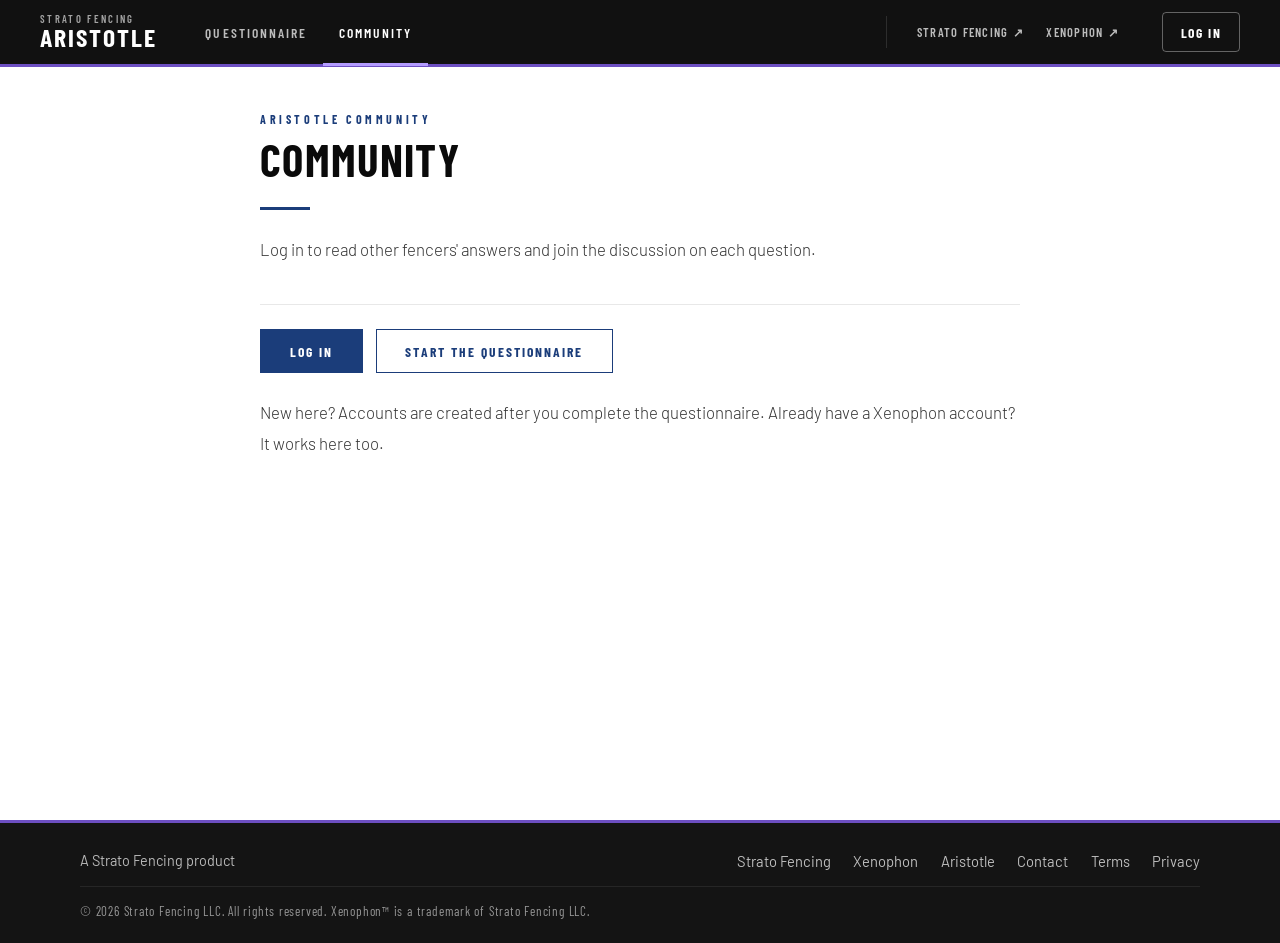
==== commit 8ae42be4: "Rename the Discussion page to Community (title, heading, menu) Co-Authored-By: Claude Opus 5.5 <nore" ====
--- a/discussion.html
+++ b/discussion.html
@@ -3,14 +3,14 @@
 <head>
   <meta charset="UTF-8" />
   <meta name="viewport" content="width=device-width, initial-scale=1.0" />
-  <title>Aristotle Discussion | Strato Fencing Academy</title>
+  <title>Aristotle Community | Strato Fencing Academy</title>
   <meta name="description" content="See how other fencers answered the Aristotle questionnaire and discuss each question." />
   <meta name="robots" content="noindex" />
   <link rel="preconnect" href="https://fonts.googleapis.com" />
   <link rel="preconnect" href="https://fonts.gstatic.com" crossorigin />
   <link href="https://fonts.googleapis.com/css2?family=Barlow+Condensed:wght@300;400;600;700&family=Barlow:wght@300;400;500&display=swap" rel="stylesheet" />
   <link rel="stylesheet" href="aristotle.css?v=1" />
-  <link rel="stylesheet" href="sf-nav.css?v=1" />
+  <link rel="stylesheet" href="sf-nav.css?v=2" />
   <script>
   // Shared Strato Fencing login: `sf_li=1` is set next to the HttpOnly session cookie.
   (function () {
@@ -20,15 +20,6 @@
   })();
   </script>
   <style>
-    .c-bar {
-      display: flex; flex-wrap: wrap; align-items: center; gap: 0.4rem 1.2rem;
-      border-bottom: 1px solid var(--light); padding-bottom: 0.8rem; margin-bottom: 2rem;
-      font-family: 'Barlow Condensed', sans-serif; font-size: 0.85rem; font-weight: 700;
-      letter-spacing: 0.12em; text-transform: uppercase;
-    }
-    .c-bar a { color: var(--muted); text-decoration: none; padding: 0.3rem 0; border-bottom: 3px solid transparent; }
-    .c-bar a.active, .c-bar a:hover { color: var(--accent); border-bottom-color: var(--accent); }
-    .c-bar .who { margin-left: auto; color: var(--muted); font-weight: 400; letter-spacing: 0.05em; text-transform: none; font-family: 'Barlow', sans-serif; }
 
     .form { max-width: 420px; }
     .form label { display: block; font-weight: 500; margin: 1rem 0 0.3rem; }
@@ -137,7 +128,7 @@
   <div class="sf-bar">
     <a class="sf-brand" href="index.html" aria-label="Aristotle home"><span class="sf-wordmark"><span class="sf-eyebrow">Strato Fencing</span><span class="sf-name">Aristotle</span></span></a>
     <div class="sf-links">
-      <nav class="sf-nav" aria-label="Aristotle"><a href="index.html">Questionnaire</a><a href="discussion.html" aria-current="page">Discussion</a><a class="sf-drawer-only auth-out" href="discussion.html#/login">Log in</a></nav>
+      <nav class="sf-nav" aria-label="Aristotle"><a href="index.html">Questionnaire</a><a href="discussion.html" aria-current="page">Community</a><a class="sf-drawer-only auth-out" href="discussion.html#/login">Log in</a></nav>
       <div class="sf-ext"><span class="sf-drawer-label">More from Strato Fencing</span><a href="https://stratofencing.com/">Strato Fencing ↗</a><a href="https://xenophon.stratofencing.com/">Xenophon ↗</a></div>
     </div>
     <div class="sf-right">
@@ -147,6 +138,7 @@
         <div class="sf-menu" id="ari-menu" hidden>
           <div class="sf-menu-who"><strong data-sf-name></strong><span>Logged in with your Strato Fencing account</span></div>
           <a href="discussion.html#/account">Account</a>
+          <a href="discussion.html#/admin" data-sf-super hidden>Admin</a>
           <div class="sf-menu-sep"><button type="button" data-sf-logout>Log out</button></div>
         </div>
       </div>
@@ -157,8 +149,7 @@
 
 <section id="survey">
   <div class="survey-inner">
-    <div class="section-label">Aristotle Discussion</div>
-    <div id="c-bar"></div>
+    <div class="section-label">Aristotle Community</div>
     <div id="view"></div>
   </div>
 </section>
@@ -172,8 +163,8 @@
   </div>
 </footer>
 
-<script src="sf-nav.js?v=1"></script>
-<script src="aristotle-questions.js?v=1"></script>
+<script src="sf-nav.js?v=2"></script>
+<script src="aristotle-questions.js?v=2"></script>
 <script>
 (function () {
   'use strict';
@@ -236,19 +227,8 @@
   }
   function questionnaireHref() { return 'index.html' + esc(location.search); }
 
-  function renderBar(active) {
-    var bar = document.getElementById('c-bar');
-    if (!me) { bar.innerHTML = ''; return; }
-    var links = [['results', 'Answers & Discussion'], ['account', 'Account']];
-    if (me.is_admin) links.push(['admin', 'Admin']);
-    bar.innerHTML = '<div class="c-bar">' + links.map(function (l) {
-      return '<a href="#/' + l[0] + '"' + (active === l[0] ? ' class="active"' : '') + '>' + l[1] + '</a>';
-    }).join('') + '<span class="who">Logged in as <strong>' + esc(me.username) + '</strong></span></div>';
-  }
-
   // ── Sign in / create account ──
   function renderLogin(mode, notice, email) {
-    renderBar(null);
     var reg = mode === 'register';
     view(
       '<h2 class="section-title">' + (reg ? 'Create account' : 'Log in') + '</h2><div class="section-rule"></div>' +
@@ -340,8 +320,7 @@
   }
 
   function renderLoggedOut() {
-    renderBar(null);
-    view('<h2 class="section-title">Discussion</h2><div class="section-rule"></div>' +
+    view('<h2 class="section-title">Community</h2><div class="section-rule"></div>' +
       '<p class="body-text">Log in to read other fencers\' answers and join the discussion on each question.</p>' +
       '<div class="q-nav"><a class="btn primary" style="text-decoration:none" href="#/login">Log in</a>' +
       '<a class="btn" style="text-decoration:none" href="' + questionnaireHref() + '">Start the questionnaire</a></div>' +
@@ -426,7 +405,6 @@
   }
 
   function renderResults() {
-    renderBar('results');
     if (!me.has_access) {
       view('<h2 class="section-title">Take the Questionnaire First</h2><div class="section-rule"></div>' +
         '<p class="body-text">To keep everyone\'s answers independent, other fencers\' answers are only shown once you have submitted the questionnaire yourself.</p>' +
@@ -591,7 +569,6 @@
 
   // ── Account ──
   function renderAccount() {
-    renderBar('account');
     view('<h2 class="section-title">Your Account</h2><div class="section-rule"></div>' +
       '<div class="form"><form id="acct-form">' +
       '<label for="f-username">Username</label><input class="q-input" id="f-username" maxlength="30" value="' + esc(me.username || '') + '" />' +
@@ -622,7 +599,6 @@
         me.username = r.username;
         me.email = r.email;
         results = null;  // comment author names changed
-        renderBar('account');
         emailEl.value = r.email;
         pwEl.value = '';
         document.getElementById('pw-wrap').hidden = true;
@@ -633,7 +609,6 @@
 
   // ── Admin (super user) ──
   function renderAdmin(tab) {
-    renderBar('admin');
     if (!me.is_admin) { location.hash = '#/results'; return; }
     tab = tab === 'accounts' ? 'accounts' : 'answers';
     var h = '<h2 class="section-title">Admin</h2><div class="section-rule"></div>' +
--- a/sf-nav.css
+++ b/sf-nav.css
@@ -94,6 +94,7 @@
   font-family: 'Barlow', sans-serif; font-weight: 600; font-size: 0.85rem; cursor: pointer;
 }
 .sf-avatar[aria-expanded="true"] { border-color: var(--sf-accent-hi); }
+.sf-avatar-img { position: absolute; inset: 0; width: 100%; height: 100%; border-radius: 999px; object-fit: cover; }
 .sf-badge {
   position: absolute; top: -4px; right: -4px; min-width: 18px; height: 18px; padding: 0 5px;
   border-radius: 999px; background: var(--sf-badge); color: #111;
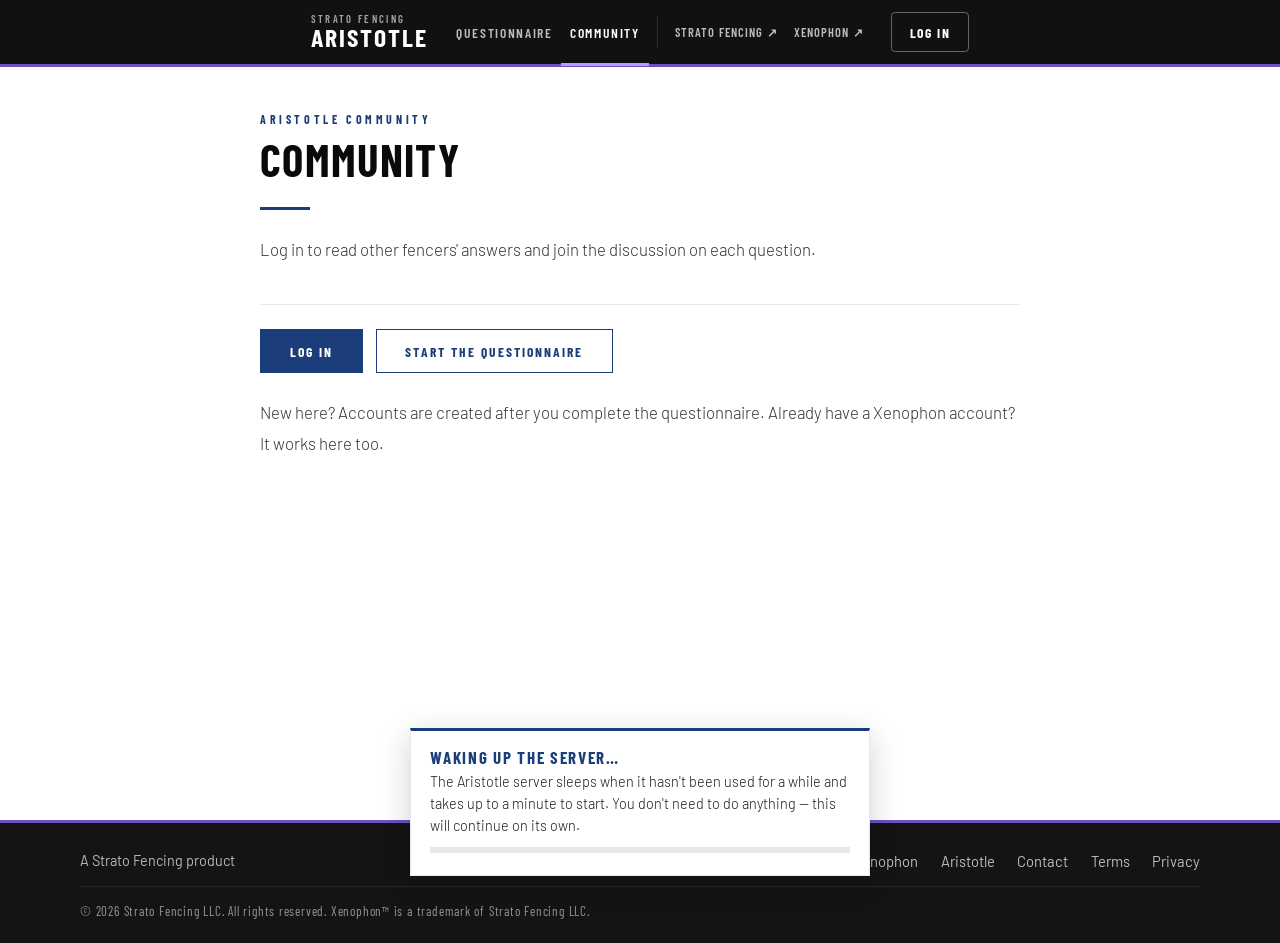
==== commit b0e9e154: "Center the top banner as a group (Xenophon #459) Co-Authored-By: Claude Opus 5.5 <noreply@anthropic." ====
--- a/discussion.html
+++ b/discussion.html
@@ -10,7 +10,7 @@
   <link rel="preconnect" href="https://fonts.gstatic.com" crossorigin />
   <link href="https://fonts.googleapis.com/css2?family=Barlow+Condensed:wght@300;400;600;700&family=Barlow:wght@300;400;500&display=swap" rel="stylesheet" />
   <link rel="stylesheet" href="aristotle.css?v=1" />
-  <link rel="stylesheet" href="sf-nav.css?v=2" />
+  <link rel="stylesheet" href="sf-nav.css?v=3" />
   <script>
   // Shared Strato Fencing login: `sf_li=1` is set next to the HttpOnly session cookie.
   (function () {
--- a/sf-nav.css
+++ b/sf-nav.css
@@ -195,13 +195,13 @@
 /* Cross-site links: compact so they fit beside the login and account controls */
 .sf-ext a { font-size: 0.78rem; letter-spacing: 0.1em; padding: 0 0.7rem; }
 .sf-links { gap: 0.5rem; }
-@media (max-width: 1240px) {
+@media (max-width: 1320px) {
   .sf-nav a { padding: 0 0.7rem; letter-spacing: 0.12em; }
   .sf-bar { gap: 1.2rem; padding: 0 1.5rem; }
 }
 /* Keep menu items from being squeezed under the cross-site links */
 .sf-header nav.sf-nav { flex: 1 0 auto; }
-@media (max-width: 1240px) {
+@media (max-width: 1320px) {
   .sf-ext { padding-left: 0.6rem; }
   .sf-ext a { padding: 0 0.5rem; letter-spacing: 0.08em; }
   .sf-nav a { padding: 0 0.55rem; }
@@ -229,3 +229,10 @@
 .sf-status-dot.sf-dot-offline, .sf-menu-status i.sf-dot-offline { background: #e05252; }
 .sf-status-dot.sf-dot-checking, .sf-menu-status i.sf-dot-checking { background: #8b949e; }
 body.sf-has-header { padding-top: 67px; }
+
+/* Desktop: the whole banner (logo, menu, links, account) sits together in the middle of the screen, still left to right */
+@media (min-width: 1101px) {
+  .sf-bar { justify-content: center; }
+  .sf-links, .sf-header nav.sf-nav { flex: 0 0 auto; }
+  .sf-right { margin-left: 0; }
+}
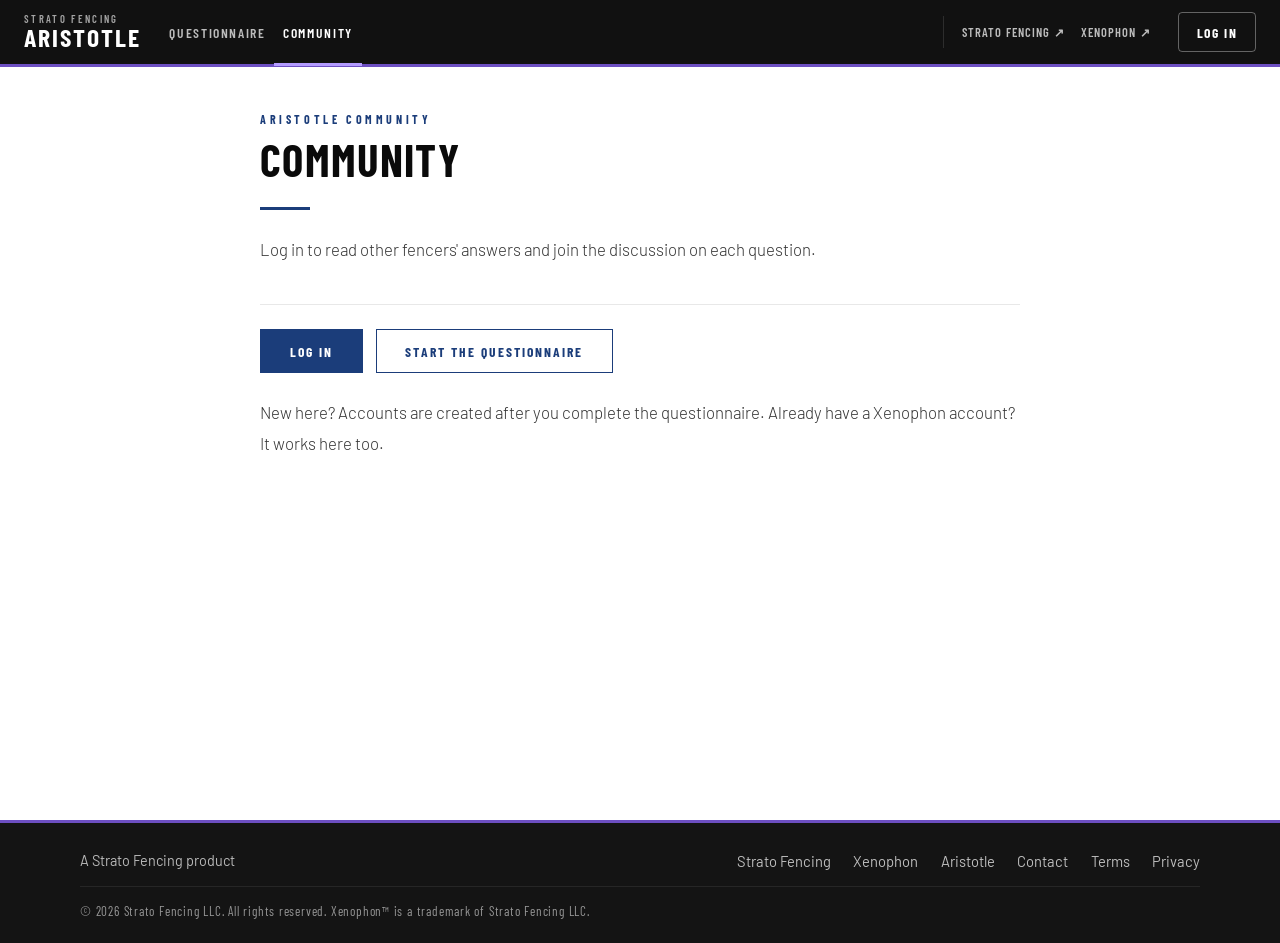
==== commit 724de827: "Top banner back as it was; center the hero instead (Xenophon #460) Co-Authored-By: Claude Opus 5.5 <" ====
--- a/discussion.html
+++ b/discussion.html
@@ -9,8 +9,8 @@
   <link rel="preconnect" href="https://fonts.googleapis.com" />
   <link rel="preconnect" href="https://fonts.gstatic.com" crossorigin />
   <link href="https://fonts.googleapis.com/css2?family=Barlow+Condensed:wght@300;400;600;700&family=Barlow:wght@300;400;500&display=swap" rel="stylesheet" />
-  <link rel="stylesheet" href="aristotle.css?v=1" />
-  <link rel="stylesheet" href="sf-nav.css?v=3" />
+  <link rel="stylesheet" href="aristotle.css?v=2" />
+  <link rel="stylesheet" href="sf-nav.css?v=4" />
   <script>
   // Shared Strato Fencing login: `sf_li=1` is set next to the HttpOnly session cookie.
   (function () {
--- a/aristotle.css
+++ b/aristotle.css
@@ -85,7 +85,7 @@
   transition: color 0.2s, border-color 0.2s;
 }
 .hero-signin:hover { color: var(--white); border-color: var(--accent); }
-.hero-inner { max-width: 1200px; }
+.hero-inner { max-width: 1200px; margin: 0 auto; }
 .hero-eyebrow {
   font-family: 'Barlow Condensed', sans-serif;
   font-size: 0.8rem;
--- a/sf-nav.css
+++ b/sf-nav.css
@@ -229,10 +229,3 @@
 .sf-status-dot.sf-dot-offline, .sf-menu-status i.sf-dot-offline { background: #e05252; }
 .sf-status-dot.sf-dot-checking, .sf-menu-status i.sf-dot-checking { background: #8b949e; }
 body.sf-has-header { padding-top: 67px; }
-
-/* Desktop: the whole banner (logo, menu, links, account) sits together in the middle of the screen, still left to right */
-@media (min-width: 1101px) {
-  .sf-bar { justify-content: center; }
-  .sf-links, .sf-header nav.sf-nav { flex: 0 0 auto; }
-  .sf-right { margin-left: 0; }
-}
